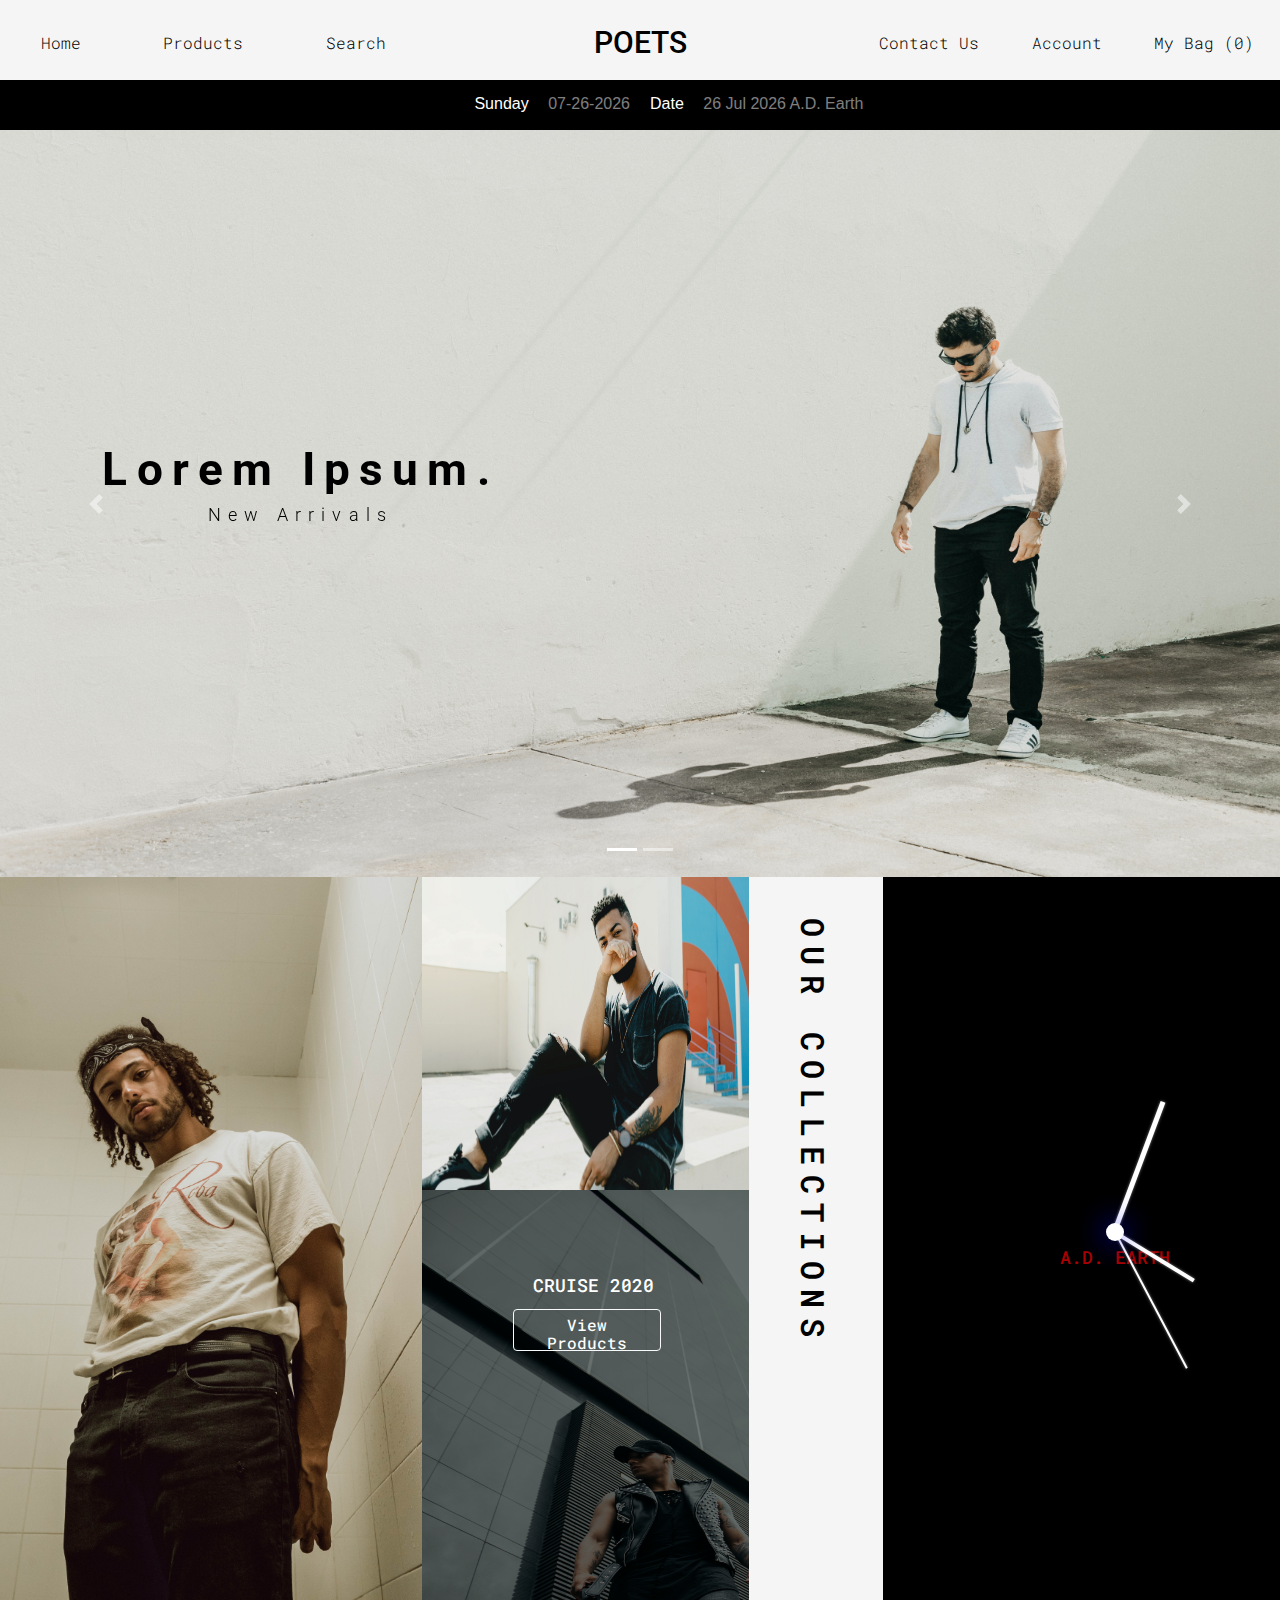
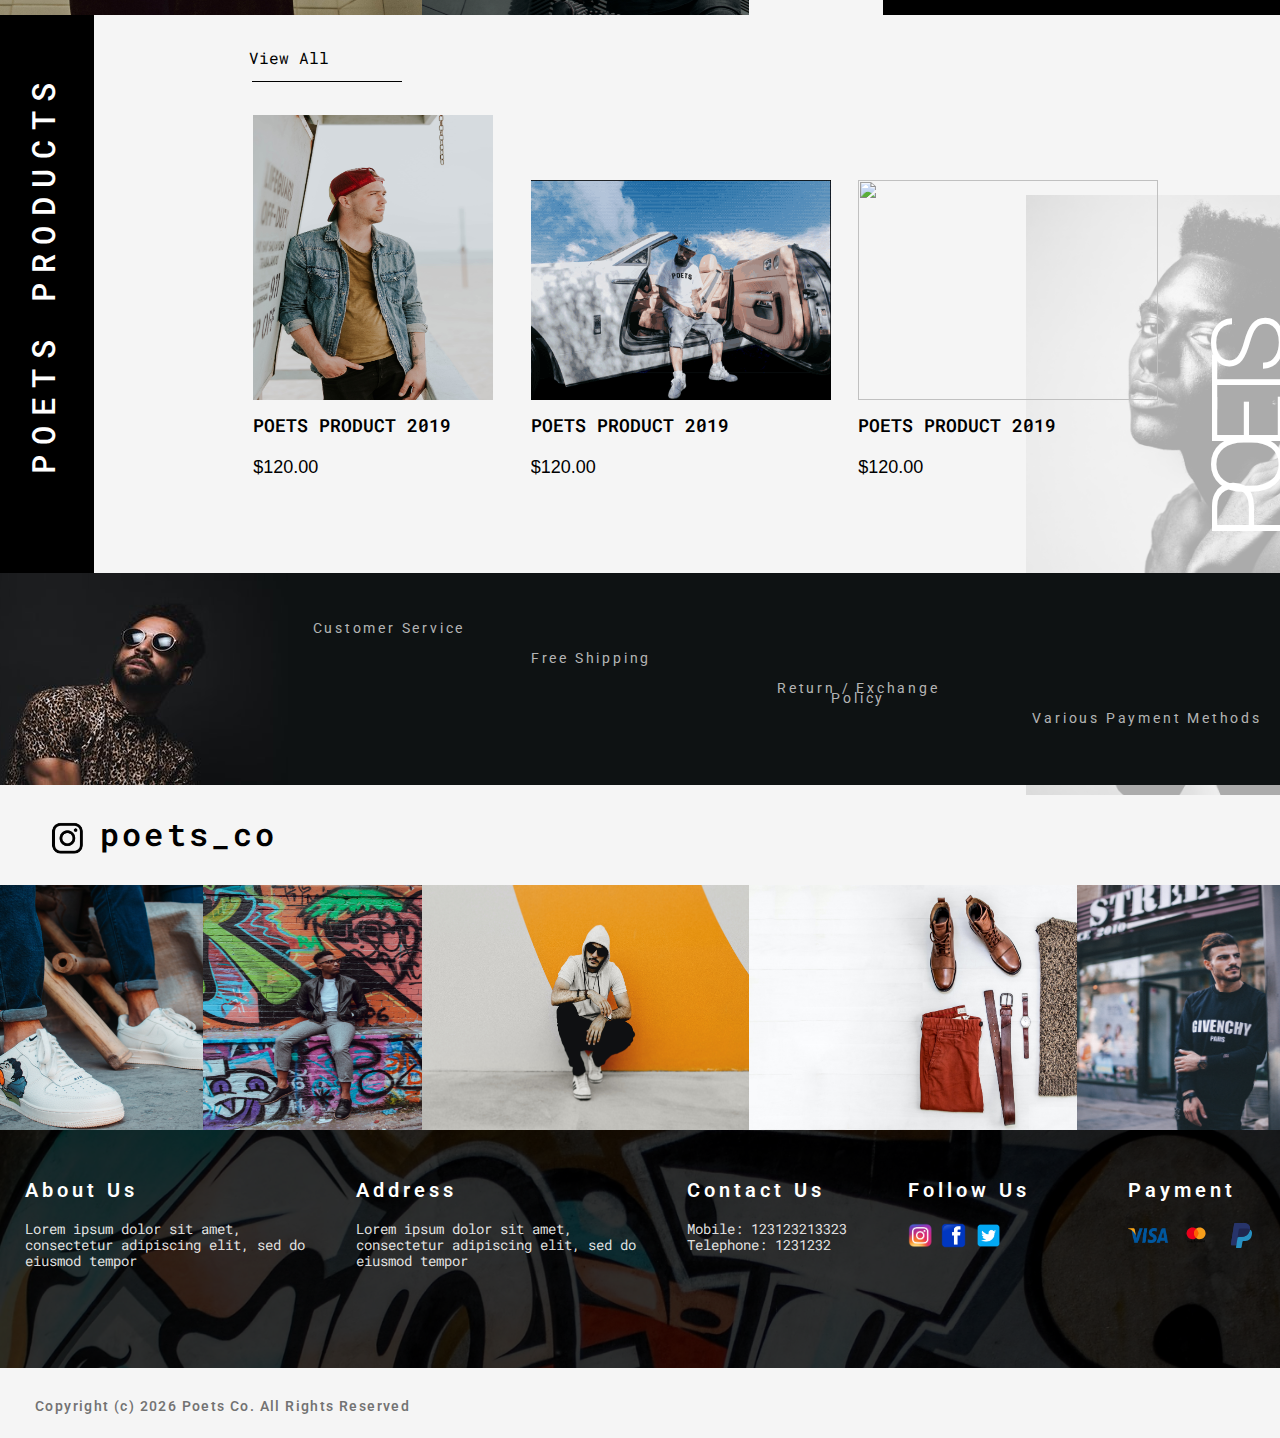
==== index.html @ 3f9e1d01 "added search" ====
<html>

<head>
    <title>Poets - Home</title>
    <link rel="stylesheet" href="https://maxcdn.bootstrapcdn.com/bootstrap/4.4.1/css/bootstrap.min.css">
    <link href="https://fonts.googleapis.com/css2?family=Roboto+Mono&display=swap" rel="stylesheet">
    <link href="https://fonts.googleapis.com/css2?family=Roboto&display=swap" rel="stylesheet">
    <link href="css/themify-icons.css" rel="stylesheet">
    <link rel="stylesheet" type="text/css" href="css/clock.css">
    <link rel="stylesheet" type="text/css" href="css/index.css">

    <script src="js/jquery.min.js"></script>
    <script src="https://cdnjs.cloudflare.com/ajax/libs/popper.js/1.16.0/umd/popper.min.js"></script>
    <script src="https://maxcdn.bootstrapcdn.com/bootstrap/4.4.1/js/bootstrap.min.js"></script>
</head>

<body>
    <!--NAVIGATION-->
    <nav class="home-nav">
        <span>
            <a href="/">Home</a>
            <a href="/">Products</a>
            <a  href="javascript:void(0)" onclick="openSearchForm_OnAnchorClick()">Search</a>
        </span>
        <a href="#" class='logo'>POETS</a>
        <span>
            <a href="/">Contact Us</a>
            <a href="/">Account</a>
            <a href="/">My Bag (0)</a>
        </span>
    </nav>

    <!--DATE SECTION-->
    <section class="date-block">
        <div class="row">
            <div class="col-md-6">
                <span class="right-text">
                    <span class="day" id="dayToday"></span>
                    <span class="day-date" id="dateToday"></span>
                </span>
            </div>
            <div class="col-md-6">
                <span class="left-text">
                    <span class="day">Date</span>
                    <span class="day-date" id="dateTodayWithAD"></span>
                </span>
            </div>
        </div>
    </section>

    <!--CAROUSEL SECTION-->
    <section>
        <div id="myCarousel" class="carousel slide" data-ride="carousel">
            <!-- Indicators -->
            <ul class="carousel-indicators">
                <li data-target="#myCarousel" data-slide-to="0" class="active"></li>
                <li data-target="#myCarousel" data-slide-to="1"></li>
            </ul>

            <!-- Wrapper for slides -->

            <div class="carousel-inner" role="listbox">
                <div class="carousel-item active">
                    <div class="view">
                        <img class="d-block w-100 carousel-img" src="covers/jonathan-borba-duvnLKB-VnI-unsplash.jpg" height="470px">
                        <div class="mask rgba-black-light"></div>
                    </div>
                    <div class="image-carousel-caption">
                        <h3 class="image-carousel-header">Lorem Ipsum.</h3>
                        <p class="image-caraousel-desc">New Arrivals</p>
                    </div>
                </div>
                <div class="carousel-item ">
                    <div class="view">
                        <img class="d-block w-100 carousel-img" src="covers/jonathan-borba-e0TolJMDiBs-unsplash.jpg" height="470px">
                        <div class="mask rgba-black-light"></div>
                    </div>
                    <div class="image-carousel-caption">
                        <h3 class="image-carousel-header">Lorem Ipsum.</h3>
                        <p class="image-caraousel-desc">New Arrivals</p>
                    </div>
                </div>
            </div>

            <!-- Left and right controls -->
            <a class="carousel-control-prev" href="#myCarousel" data-slide="prev">
                <span class="carousel-control-prev-icon"></span>
            </a>
            <a class="carousel-control-next" href="#myCarousel" data-slide="next">
                <span class="carousel-control-next-icon"></span>
            </a>
        </div>
        <!-- <div class="carousel" data-flickity='{ "imagesLoaded": true, "percentPosition": false }'>
            <img src="covers/jonathan-borba-duvnLKB-VnI-unsplash.jpg" alt="orange tree" />
            <img src="https://s3-us-west-2.amazonaws.com/s.cdpn.io/82/submerged.jpg" alt="submerged" />
            <img src="https://s3-us-west-2.amazonaws.com/s.cdpn.io/82/look-out.jpg" alt="look-out" />
            <img src="https://s3-us-west-2.amazonaws.com/s.cdpn.io/82/one-world-trade.jpg" alt="One World Trade" />
            <img src="https://s3-us-west-2.amazonaws.com/s.cdpn.io/82/drizzle.jpg" alt="drizzle" />
            <img src="https://s3-us-west-2.amazonaws.com/s.cdpn.io/82/cat-nose.jpg" alt="cat nose" />
        </div> -->
    </section>

    <!--COLLECTION IMAGES SECTION-->
    <section class="collection-block">
        <div class="row">
            <div class="col-lg-4">
                <img src="covers/brandon-erlinger-ford-2wSe9hhfpnM-unsplash.jpg" height="738px" width="100%">

            </div>
            <div class="col-lg-3">
                <img src="covers/jonathan-borba-e0TolJMDiBs-unsplash.jpg" height="313px" width="100%">

                <div class="overlay-img">

                    <span class="overlay-img-text">
                        CRUISE 2020
                    </span>
                    <button type="button" class="btn btn-outline-light view-products-btn">View Products</button>
                    <!-- <img src="covers/sharon-garcia-CSVtweubStY-unsplash.jpg" height="425px" width="100%"> -->

                </div>


            </div>
            <div class="col-lg-1">
                <div class="row rotated-text-row">
                    <div class="rotate-text">
                        <div>
                            <span>OUR COLLECTIONS</span>
                        </div>
                    </div>
                </div>
            </div>
            <div class="col-lg-4 clock-canvas">
                <div id="clock_canvas" class="outer clock">
                    <!-- Inner -->
                    <div class="inner">
                        <div id="hand" class="hour"></div>
                        <div id="hand" class="minute"></div>
                        <div id="hand" class="second"></div>
                    </div>
                </div>
            </div>
        </div>
    </section>

    <!--COLLECTION IMAGES SECTION-->
    <section class="products-block">
        <div class="row product-bg">
            <span class="rotated-site-title">
                <div>
                    <span>POETS</span>
                </div>
            </span>
            <div class="col-lg-1 product-title-bg">
                <div class="product-title-bg">
                    <div class="row rotated-text-row">
                        <div class="rotate-products-title">
                            <div>
                                <span>POETS PRODUCTS</span>
                            </div>
                        </div>
                    </div>
                </div>

            </div>
            <div class="col-lg-1 width-space"></div>
            <div class="col-lg-3">
                <a href="#" class="view-all-button-product">View All</a>
                <span class="view-all-button-product-underline"></span>
                <div class="product-card">
                    <div class="product-tumb">
                        <img src="covers/brooke-cagle-R0Ea06wC2IM-unsplash.jpg" width="240" height="285" alt="">
                    </div>
                    <div class="product-details">
                        <h4>
                            <a href="">Poets Product 2019</a>
                        </h4>
                        <div class="product-bottom-details">
                            <div class="product-price">
                                $120.00
                            </div>

                        </div>
                    </div>
                </div>
            </div>
            <div class="col-lg-3">
                <div class="product-card2">
                    <div class="product-tumb">
                        <img src="covers/93503122_1579215912253416_6314267172604477440_n.gif" width="300px" height="220px" alt="">
                    </div>
                    <div class="product-details">
                        <h4>
                            <a href="">Poets Product 2019</a>
                        </h4>
                        <div class="product-bottom-details">
                            <div class="product-price">
                                $120.00
                            </div>

                        </div>
                    </div>
                </div>
            </div>
            <div class="col-lg-3">
                <div class="product-card2">
                    <div class="product-tumb">
                        <img src="covers/work_running_animation.gif" width="300px" height="220px" alt="">
                    </div>
                    <div class="product-details">
                        <h4>
                            <a href="">Poets Product 2019</a>
                        </h4>
                        <div class="product-bottom-details">
                            <div class="product-price">
                                $120.00
                            </div>

                        </div>
                    </div>
                </div>
            </div>
        </div>
    </section>

    <!--SHOP FEATURES SECTION-->
    <section class="shop-features-block">
        <div class="row">
            <div class="col-md-3">
                <img src="covers/rsz_drake-s-takes-vknryw-mtek-unsplash.jpg" width="303">
            </div>
            <div class="col-md-2">
                <span class="desc1">Customer Service</span>
            </div>
            <div class="col-md-2">
                <span class="desc2"> Free Shipping</span>
            </div>
            <div class="col-md-2">
                <span class="desc3">Return / Exchange Policy</span>
            </div>
            <div class="col-md-3">
                <span class="desc4"> Various Payment Methods</span>
            </div>
        </div>
    </section>

    <!--INSTAGRAM LOGO SECTION-->
    <section class="instagram-logo">
        <img src="covers/38-instagram-2-512.webp">
        <span>poets_co</span>
    </section>

    <!--OTHER IMAGES  SECTION-->
    <section class="other-images">
        <div class="row">
            <div class="col-md-2">
                <img src="covers/aman-jakhar-0Mfukiqo4Us-unsplash.jpg" height="245" width="100%">
            </div>
            <div class="col-md-2">
                <img src="covers/clem-onojeghuo-GUTUCKSU1jU-unsplash.jpg" height="245" width="100%">
            </div>
            <div class="col-md-3">
                <img src="covers/jonathan-borba-WbQxNLcyGqA-unsplash.jpg" height="245" width="100%">
            </div>
            <div class="col-md-3">
                <img src="covers/nordwood-themes-eGHlWS-zQSM-unsplash.jpg" height="245" width="100%">
            </div>
            <div class="col-md-2">
                <img src="covers/mubariz-mehdizadeh-o-wlIFT4zE4-unsplash.jpg" height="245" width="100%">
            </div>
        </div>
    </section>

    <!--FOOTER DETAILS SECTION-->
    <section class="footer-details">
        <div class="row">
            <div class="col-md-3">
                <span class="title">About Us</span>
                <p>Lorem ipsum dolor sit amet, consectetur adipiscing elit, sed do eiusmod tempor </p>
            </div>
            <div class="col-md-3">
                <span>Address</span>
                <p>Lorem ipsum dolor sit amet, consectetur adipiscing elit, sed do eiusmod tempor </p>
            </div>
            <div class="col-md-2">
                <span>Contact Us</span>
                <p>Mobile: 123123213323
                    <br/>Telephone: 1231232</p>
            </div>
            <div class="col-md-2">
                <span>Follow Us</span>
                <p>
                    <img src="covers/Instagram-Icon.png" height="25px" width="25px">
                    <img src="covers/1200px-Facebook_icon.svg.webp" height="25px" width="25px">
                    <img src="covers/twitter-icons-png-1.png" height="29px" width="29px">
                </p>
            </div>
            <div class="col-md-2">
                <span>Payment</span>
                <p>
                    <img src="covers/visa-logo-png-5.png" height="15px" width="40px">
                    <img src="covers/logo-mastercard-mobile.svg" height="28px" width="40px">
                    <img src="covers/paypal-icon.svg" height="25px" width="35px">
                </p>
            </div>
        </div>

    </section>

    <!--FOOTER COPYRIGHT SECTION-->
    <section class="footer-copyright">
        <div class="row">
            <div>Copyright (c)
                <span id="year_copyright"></span> Poets Co. All Rights Reserved</div>
        </div>
    </section>


    <div id="search-lightbox-wrap" class="" style="display: none;">
        <div class="search-lightbox">
            <div id="searchform-wrap">
                <form id="searchform" >
                    <i class="ti-search"></i>
                    <input type="text" name="s" id="s" title="Search" placeholder="Search" autocomplete="off">
                </form>
            </div>
            <!-- /searchform wrap -->
            <div class="search-results-wrap"></div>
        </div>
        <i id="close-search-box" onclick="closeSearchForm_OnIconClick()"></i>
    </div>

</body>

<script type="text/javascript" src="js/clock.js"></script>
<script type="text/javascript" src="js/index.js"></script>

</html>
---- css/themify-icons.css ----
@font-face {
	font-family: 'themify';
	src:url('fonts/themify.eot?-fvbane');
	src:url('fonts/themify.eot?#iefix-fvbane') format('embedded-opentype'),
		url('fonts/themify.woff?-fvbane') format('woff'),
		url('fonts/themify.ttf?-fvbane') format('truetype'),
		url('fonts/themify.svg?-fvbane#themify') format('svg');
	font-weight: normal;
	font-style: normal;
}

[class^="ti-"], [class*=" ti-"] {
	font-family: 'themify';
	speak: none;
	font-style: normal;
	font-weight: normal;
	font-variant: normal;
	text-transform: none;
	line-height: 1;

	/* Better Font Rendering =========== */
	-webkit-font-smoothing: antialiased;
	-moz-osx-font-smoothing: grayscale;
}

.ti-wand:before {
	content: "\e600";
}
.ti-volume:before {
	content: "\e601";
}
.ti-user:before {
	content: "\e602";
}
.ti-unlock:before {
	content: "\e603";
}
.ti-unlink:before {
	content: "\e604";
}
.ti-trash:before {
	content: "\e605";
}
.ti-thought:before {
	content: "\e606";
}
.ti-target:before {
	content: "\e607";
}
.ti-tag:before {
	content: "\e608";
}
.ti-tablet:before {
	content: "\e609";
}
.ti-star:before {
	content: "\e60a";
}
.ti-spray:before {
	content: "\e60b";
}
.ti-signal:before {
	content: "\e60c";
}
.ti-shopping-cart:before {
	content: "\e60d";
}
.ti-shopping-cart-full:before {
	content: "\e60e";
}
.ti-settings:before {
	content: "\e60f";
}
.ti-search:before {
	content: "\e610";
}
.ti-zoom-in:before {
	content: "\e611";
}
.ti-zoom-out:before {
	content: "\e612";
}
.ti-cut:before {
	content: "\e613";
}
.ti-ruler:before {
	content: "\e614";
}
.ti-ruler-pencil:before {
	content: "\e615";
}
.ti-ruler-alt:before {
	content: "\e616";
}
.ti-bookmark:before {
	content: "\e617";
}
.ti-bookmark-alt:before {
	content: "\e618";
}
.ti-reload:before {
	content: "\e619";
}
.ti-plus:before {
	content: "\e61a";
}
.ti-pin:before {
	content: "\e61b";
}
.ti-pencil:before {
	content: "\e61c";
}
.ti-pencil-alt:before {
	content: "\e61d";
}
.ti-paint-roller:before {
	content: "\e61e";
}
.ti-paint-bucket:before {
	content: "\e61f";
}
.ti-na:before {
	content: "\e620";
}
.ti-mobile:before {
	content: "\e621";
}
.ti-minus:before {
	content: "\e622";
}
.ti-medall:before {
	content: "\e623";
}
.ti-medall-alt:before {
	content: "\e624";
}
.ti-marker:before {
	content: "\e625";
}
.ti-marker-alt:before {
	content: "\e626";
}
.ti-arrow-up:before {
	content: "\e627";
}
.ti-arrow-right:before {
	content: "\e628";
}
.ti-arrow-left:before {
	content: "\e629";
}
.ti-arrow-down:before {
	content: "\e62a";
}
.ti-lock:before {
	content: "\e62b";
}
.ti-location-arrow:before {
	content: "\e62c";
}
.ti-link:before {
	content: "\e62d";
}
.ti-layout:before {
	content: "\e62e";
}
.ti-layers:before {
	content: "\e62f";
}
.ti-layers-alt:before {
	content: "\e630";
}
.ti-key:before {
	content: "\e631";
}
.ti-import:before {
	content: "\e632";
}
.ti-image:before {
	content: "\e633";
}
.ti-heart:before {
	content: "\e634";
}
.ti-heart-broken:before {
	content: "\e635";
}
.ti-hand-stop:before {
	content: "\e636";
}
.ti-hand-open:before {
	content: "\e637";
}
.ti-hand-drag:before {
	content: "\e638";
}
.ti-folder:before {
	content: "\e639";
}
.ti-flag:before {
	content: "\e63a";
}
.ti-flag-alt:before {
	content: "\e63b";
}
.ti-flag-alt-2:before {
	content: "\e63c";
}
.ti-eye:before {
	content: "\e63d";
}
.ti-export:before {
	content: "\e63e";
}
.ti-exchange-vertical:before {
	content: "\e63f";
}
.ti-desktop:before {
	content: "\e640";
}
.ti-cup:before {
	content: "\e641";
}
.ti-crown:before {
	content: "\e642";
}
.ti-comments:before {
	content: "\e643";
}
.ti-comment:before {
	content: "\e644";
}
.ti-comment-alt:before {
	content: "\e645";
}
.ti-close:before {
	content: "\e646";
}
.ti-clip:before {
	content: "\e647";
}
.ti-angle-up:before {
	content: "\e648";
}
.ti-angle-right:before {
	content: "\e649";
}
.ti-angle-left:before {
	content: "\e64a";
}
.ti-angle-down:before {
	content: "\e64b";
}
.ti-check:before {
	content: "\e64c";
}
.ti-check-box:before {
	content: "\e64d";
}
.ti-camera:before {
	content: "\e64e";
}
.ti-announcement:before {
	content: "\e64f";
}
.ti-brush:before {
	content: "\e650";
}
.ti-briefcase:before {
	content: "\e651";
}
.ti-bolt:before {
	content: "\e652";
}
.ti-bolt-alt:before {
	content: "\e653";
}
.ti-blackboard:before {
	content: "\e654";
}
.ti-bag:before {
	content: "\e655";
}
.ti-move:before {
	content: "\e656";
}
.ti-arrows-vertical:before {
	content: "\e657";
}
.ti-arrows-horizontal:before {
	content: "\e658";
}
.ti-fullscreen:before {
	content: "\e659";
}
.ti-arrow-top-right:before {
	content: "\e65a";
}
.ti-arrow-top-left:before {
	content: "\e65b";
}
.ti-arrow-circle-up:before {
	content: "\e65c";
}
.ti-arrow-circle-right:before {
	content: "\e65d";
}
.ti-arrow-circle-left:before {
	content: "\e65e";
}
.ti-arrow-circle-down:before {
	content: "\e65f";
}
.ti-angle-double-up:before {
	content: "\e660";
}
.ti-angle-double-right:before {
	content: "\e661";
}
.ti-angle-double-left:before {
	content: "\e662";
}
.ti-angle-double-down:before {
	content: "\e663";
}
.ti-zip:before {
	content: "\e664";
}
.ti-world:before {
	content: "\e665";
}
.ti-wheelchair:before {
	content: "\e666";
}
.ti-view-list:before {
	content: "\e667";
}
.ti-view-list-alt:before {
	content: "\e668";
}
.ti-view-grid:before {
	content: "\e669";
}
.ti-uppercase:before {
	content: "\e66a";
}
.ti-upload:before {
	content: "\e66b";
}
.ti-underline:before {
	content: "\e66c";
}
.ti-truck:before {
	content: "\e66d";
}
.ti-timer:before {
	content: "\e66e";
}
.ti-ticket:before {
	content: "\e66f";
}
.ti-thumb-up:before {
	content: "\e670";
}
.ti-thumb-down:before {
	content: "\e671";
}
.ti-text:before {
	content: "\e672";
}
.ti-stats-up:before {
	content: "\e673";
}
.ti-stats-down:before {
	content: "\e674";
}
.ti-split-v:before {
	content: "\e675";
}
.ti-split-h:before {
	content: "\e676";
}
.ti-smallcap:before {
	content: "\e677";
}
.ti-shine:before {
	content: "\e678";
}
.ti-shift-right:before {
	content: "\e679";
}
.ti-shift-left:before {
	content: "\e67a";
}
.ti-shield:before {
	content: "\e67b";
}
.ti-notepad:before {
	content: "\e67c";
}
.ti-server:before {
	content: "\e67d";
}
.ti-quote-right:before {
	content: "\e67e";
}
.ti-quote-left:before {
	content: "\e67f";
}
.ti-pulse:before {
	content: "\e680";
}
.ti-printer:before {
	content: "\e681";
}
.ti-power-off:before {
	content: "\e682";
}
.ti-plug:before {
	content: "\e683";
}
.ti-pie-chart:before {
	content: "\e684";
}
.ti-paragraph:before {
	content: "\e685";
}
.ti-panel:before {
	content: "\e686";
}
.ti-package:before {
	content: "\e687";
}
.ti-music:before {
	content: "\e688";
}
.ti-music-alt:before {
	content: "\e689";
}
.ti-mouse:before {
	content: "\e68a";
}
.ti-mouse-alt:before {
	content: "\e68b";
}
.ti-money:before {
	content: "\e68c";
}
.ti-microphone:before {
	content: "\e68d";
}
.ti-menu:before {
	content: "\e68e";
}
.ti-menu-alt:before {
	content: "\e68f";
}
.ti-map:before {
	content: "\e690";
}
.ti-map-alt:before {
	content: "\e691";
}
.ti-loop:before {
	content: "\e692";
}
.ti-location-pin:before {
	content: "\e693";
}
.ti-list:before {
	content: "\e694";
}
.ti-light-bulb:before {
	content: "\e695";
}
.ti-Italic:before {
	content: "\e696";
}
.ti-info:before {
	content: "\e697";
}
.ti-infinite:before {
	content: "\e698";
}
.ti-id-badge:before {
	content: "\e699";
}
.ti-hummer:before {
	content: "\e69a";
}
.ti-home:before {
	content: "\e69b";
}
.ti-help:before {
	content: "\e69c";
}
.ti-headphone:before {
	content: "\e69d";
}
.ti-harddrives:before {
	content: "\e69e";
}
.ti-harddrive:before {
	content: "\e69f";
}
.ti-gift:before {
	content: "\e6a0";
}
.ti-game:before {
	content: "\e6a1";
}
.ti-filter:before {
	content: "\e6a2";
}
.ti-files:before {
	content: "\e6a3";
}
.ti-file:before {
	content: "\e6a4";
}
.ti-eraser:before {
	content: "\e6a5";
}
.ti-envelope:before {
	content: "\e6a6";
}
.ti-download:before {
	content: "\e6a7";
}
.ti-direction:before {
	content: "\e6a8";
}
.ti-direction-alt:before {
	content: "\e6a9";
}
.ti-dashboard:before {
	content: "\e6aa";
}
.ti-control-stop:before {
	content: "\e6ab";
}
.ti-control-shuffle:before {
	content: "\e6ac";
}
.ti-control-play:before {
	content: "\e6ad";
}
.ti-control-pause:before {
	content: "\e6ae";
}
.ti-control-forward:before {
	content: "\e6af";
}
.ti-control-backward:before {
	content: "\e6b0";
}
.ti-cloud:before {
	content: "\e6b1";
}
.ti-cloud-up:before {
	content: "\e6b2";
}
.ti-cloud-down:before {
	content: "\e6b3";
}
.ti-clipboard:before {
	content: "\e6b4";
}
.ti-car:before {
	content: "\e6b5";
}
.ti-calendar:before {
	content: "\e6b6";
}
.ti-book:before {
	content: "\e6b7";
}
.ti-bell:before {
	content: "\e6b8";
}
.ti-basketball:before {
	content: "\e6b9";
}
.ti-bar-chart:before {
	content: "\e6ba";
}
.ti-bar-chart-alt:before {
	content: "\e6bb";
}
.ti-back-right:before {
	content: "\e6bc";
}
.ti-back-left:before {
	content: "\e6bd";
}
.ti-arrows-corner:before {
	content: "\e6be";
}
.ti-archive:before {
	content: "\e6bf";
}
.ti-anchor:before {
	content: "\e6c0";
}
.ti-align-right:before {
	content: "\e6c1";
}
.ti-align-left:before {
	content: "\e6c2";
}
.ti-align-justify:before {
	content: "\e6c3";
}
.ti-align-center:before {
	content: "\e6c4";
}
.ti-alert:before {
	content: "\e6c5";
}
.ti-alarm-clock:before {
	content: "\e6c6";
}
.ti-agenda:before {
	content: "\e6c7";
}
.ti-write:before {
	content: "\e6c8";
}
.ti-window:before {
	content: "\e6c9";
}
.ti-widgetized:before {
	content: "\e6ca";
}
.ti-widget:before {
	content: "\e6cb";
}
.ti-widget-alt:before {
	content: "\e6cc";
}
.ti-wallet:before {
	content: "\e6cd";
}
.ti-video-clapper:before {
	content: "\e6ce";
}
.ti-video-camera:before {
	content: "\e6cf";
}
.ti-vector:before {
	content: "\e6d0";
}
.ti-themify-logo:before {
	content: "\e6d1";
}
.ti-themify-favicon:before {
	content: "\e6d2";
}
.ti-themify-favicon-alt:before {
	content: "\e6d3";
}
.ti-support:before {
	content: "\e6d4";
}
.ti-stamp:before {
	content: "\e6d5";
}
.ti-split-v-alt:before {
	content: "\e6d6";
}
.ti-slice:before {
	content: "\e6d7";
}
.ti-shortcode:before {
	content: "\e6d8";
}
.ti-shift-right-alt:before {
	content: "\e6d9";
}
.ti-shift-left-alt:before {
	content: "\e6da";
}
.ti-ruler-alt-2:before {
	content: "\e6db";
}
.ti-receipt:before {
	content: "\e6dc";
}
.ti-pin2:before {
	content: "\e6dd";
}
.ti-pin-alt:before {
	content: "\e6de";
}
.ti-pencil-alt2:before {
	content: "\e6df";
}
.ti-palette:before {
	content: "\e6e0";
}
.ti-more:before {
	content: "\e6e1";
}
.ti-more-alt:before {
	content: "\e6e2";
}
.ti-microphone-alt:before {
	content: "\e6e3";
}
.ti-magnet:before {
	content: "\e6e4";
}
.ti-line-double:before {
	content: "\e6e5";
}
.ti-line-dotted:before {
	content: "\e6e6";
}
.ti-line-dashed:before {
	content: "\e6e7";
}
.ti-layout-width-full:before {
	content: "\e6e8";
}
.ti-layout-width-default:before {
	content: "\e6e9";
}
.ti-layout-width-default-alt:before {
	content: "\e6ea";
}
.ti-layout-tab:before {
	content: "\e6eb";
}
.ti-layout-tab-window:before {
	content: "\e6ec";
}
.ti-layout-tab-v:before {
	content: "\e6ed";
}
.ti-layout-tab-min:before {
	content: "\e6ee";
}
.ti-layout-slider:before {
	content: "\e6ef";
}
.ti-layout-slider-alt:before {
	content: "\e6f0";
}
.ti-layout-sidebar-right:before {
	content: "\e6f1";
}
.ti-layout-sidebar-none:before {
	content: "\e6f2";
}
.ti-layout-sidebar-left:before {
	content: "\e6f3";
}
.ti-layout-placeholder:before {
	content: "\e6f4";
}
.ti-layout-menu:before {
	content: "\e6f5";
}
.ti-layout-menu-v:before {
	content: "\e6f6";
}
.ti-layout-menu-separated:before {
	content: "\e6f7";
}
.ti-layout-menu-full:before {
	content: "\e6f8";
}
.ti-layout-media-right-alt:before {
	content: "\e6f9";
}
.ti-layout-media-right:before {
	content: "\e6fa";
}
.ti-layout-media-overlay:before {
	content: "\e6fb";
}
.ti-layout-media-overlay-alt:before {
	content: "\e6fc";
}
.ti-layout-media-overlay-alt-2:before {
	content: "\e6fd";
}
.ti-layout-media-left-alt:before {
	content: "\e6fe";
}
.ti-layout-media-left:before {
	content: "\e6ff";
}
.ti-layout-media-center-alt:before {
	content: "\e700";
}
.ti-layout-media-center:before {
	content: "\e701";
}
.ti-layout-list-thumb:before {
	content: "\e702";
}
.ti-layout-list-thumb-alt:before {
	content: "\e703";
}
.ti-layout-list-post:before {
	content: "\e704";
}
.ti-layout-list-large-image:before {
	content: "\e705";
}
.ti-layout-line-solid:before {
	content: "\e706";
}
.ti-layout-grid4:before {
	content: "\e707";
}
.ti-layout-grid3:before {
	content: "\e708";
}
.ti-layout-grid2:before {
	content: "\e709";
}
.ti-layout-grid2-thumb:before {
	content: "\e70a";
}
.ti-layout-cta-right:before {
	content: "\e70b";
}
.ti-layout-cta-left:before {
	content: "\e70c";
}
.ti-layout-cta-center:before {
	content: "\e70d";
}
.ti-layout-cta-btn-right:before {
	content: "\e70e";
}
.ti-layout-cta-btn-left:before {
	content: "\e70f";
}
.ti-layout-column4:before {
	content: "\e710";
}
.ti-layout-column3:before {
	content: "\e711";
}
.ti-layout-column2:before {
	content: "\e712";
}
.ti-layout-accordion-separated:before {
	content: "\e713";
}
.ti-layout-accordion-merged:before {
	content: "\e714";
}
.ti-layout-accordion-list:before {
	content: "\e715";
}
.ti-ink-pen:before {
	content: "\e716";
}
.ti-info-alt:before {
	content: "\e717";
}
.ti-help-alt:before {
	content: "\e718";
}
.ti-headphone-alt:before {
	content: "\e719";
}
.ti-hand-point-up:before {
	content: "\e71a";
}
.ti-hand-point-right:before {
	content: "\e71b";
}
.ti-hand-point-left:before {
	content: "\e71c";
}
.ti-hand-point-down:before {
	content: "\e71d";
}
.ti-gallery:before {
	content: "\e71e";
}
.ti-face-smile:before {
	content: "\e71f";
}
.ti-face-sad:before {
	content: "\e720";
}
.ti-credit-card:before {
	content: "\e721";
}
.ti-control-skip-forward:before {
	content: "\e722";
}
.ti-control-skip-backward:before {
	content: "\e723";
}
.ti-control-record:before {
	content: "\e724";
}
.ti-control-eject:before {
	content: "\e725";
}
.ti-comments-smiley:before {
	content: "\e726";
}
.ti-brush-alt:before {
	content: "\e727";
}
.ti-youtube:before {
	content: "\e728";
}
.ti-vimeo:before {
	content: "\e729";
}
.ti-twitter:before {
	content: "\e72a";
}
.ti-time:before {
	content: "\e72b";
}
.ti-tumblr:before {
	content: "\e72c";
}
.ti-skype:before {
	content: "\e72d";
}
.ti-share:before {
	content: "\e72e";
}
.ti-share-alt:before {
	content: "\e72f";
}
.ti-rocket:before {
	content: "\e730";
}
.ti-pinterest:before {
	content: "\e731";
}
.ti-new-window:before {
	content: "\e732";
}
.ti-microsoft:before {
	content: "\e733";
}
.ti-list-ol:before {
	content: "\e734";
}
.ti-linkedin:before {
	content: "\e735";
}
.ti-layout-sidebar-2:before {
	content: "\e736";
}
.ti-layout-grid4-alt:before {
	content: "\e737";
}
.ti-layout-grid3-alt:before {
	content: "\e738";
}
.ti-layout-grid2-alt:before {
	content: "\e739";
}
.ti-layout-column4-alt:before {
	content: "\e73a";
}
.ti-layout-column3-alt:before {
	content: "\e73b";
}
.ti-layout-column2-alt:before {
	content: "\e73c";
}
.ti-instagram:before {
	content: "\e73d";
}
.ti-google:before {
	content: "\e73e";
}
.ti-github:before {
	content: "\e73f";
}
.ti-flickr:before {
	content: "\e740";
}
.ti-facebook:before {
	content: "\e741";
}
.ti-dropbox:before {
	content: "\e742";
}
.ti-dribbble:before {
	content: "\e743";
}
.ti-apple:before {
	content: "\e744";
}
.ti-android:before {
	content: "\e745";
}
.ti-save:before {
	content: "\e746";
}
.ti-save-alt:before {
	content: "\e747";
}
.ti-yahoo:before {
	content: "\e748";
}
.ti-wordpress:before {
	content: "\e749";
}
.ti-vimeo-alt:before {
	content: "\e74a";
}
.ti-twitter-alt:before {
	content: "\e74b";
}
.ti-tumblr-alt:before {
	content: "\e74c";
}
.ti-trello:before {
	content: "\e74d";
}
.ti-stack-overflow:before {
	content: "\e74e";
}
.ti-soundcloud:before {
	content: "\e74f";
}
.ti-sharethis:before {
	content: "\e750";
}
.ti-sharethis-alt:before {
	content: "\e751";
}
.ti-reddit:before {
	content: "\e752";
}
.ti-pinterest-alt:before {
	content: "\e753";
}
.ti-microsoft-alt:before {
	content: "\e754";
}
.ti-linux:before {
	content: "\e755";
}
.ti-jsfiddle:before {
	content: "\e756";
}
.ti-joomla:before {
	content: "\e757";
}
.ti-html5:before {
	content: "\e758";
}
.ti-flickr-alt:before {
	content: "\e759";
}
.ti-email:before {
	content: "\e75a";
}
.ti-drupal:before {
	content: "\e75b";
}
.ti-dropbox-alt:before {
	content: "\e75c";
}
.ti-css3:before {
	content: "\e75d";
}
.ti-rss:before {
	content: "\e75e";
}
.ti-rss-alt:before {
	content: "\e75f";
}
---- css/clock.css ----
#clock {
    width: 210px;
    height: 210px;
    border-radius: 50%;
    position: relative;
    background: black;
    box-shadow: inset 0 0 10px gray;
    border: 0 solid gray;
    margin: 0 auto;
}
  #marker {
    content: "";
    position: absolute;
    width: 8px;
    height: 100%;
    background: black;
    z-index: 0;
    left: 50%;
    margin-left: -4px;
    top: 0;
}
.outer::after {
    transform: rotate(90deg);
}
#marker {
    background: white;
    width: 6px;
    margin-left: -3px;
}
.marker17 {
    transform: rotate(30deg);
}
.marker28 {
    transform: rotate(60deg);
}
.marker410 {
    transform: rotate(120deg);
}
.marker511 {
    transform: rotate(150deg);
}
.inner {
    position: relative;
    width: 103%;
    height: 88%;
    background: black;
    border-radius: 50%;
    z-index: 100;
    left: 6%;
    top: 6%;
}
.inner::before {
    content: "";
    width: 18px;
    height: 18px;
    border-radius: 9px;
    margin-left: -9px;
    margin-top: -9px;
    background: white;
    position: absolute;
    top: 50%;
    left: 50%;
    box-shadow: 0 0 30px blue;
    z-index: 200;
}
.inner::after {
    font-family: Roboto Mono;
    font-style: normal;
    font-weight: 500;
    font-size: 18px;
    line-height: 21px;
    color: rgba(219, 0, 0, 0.8);
    content: "A.D. EARTH";
    position: absolute;
    width: 100%;
    text-align: center;
    top: 55%;
}
#hand, #hand.hour {
    position: absolute;
    width: 4px;
    height: 30%;
    top: 20%;
    left: 50%;
    margin-left: -2px;
    background: white;
    transform: rotate(0deg);
    transform-origin: bottom;
    z-index: 110;
    box-shadow: 0 0 3px gray;
}
#hand.minute {
    height: 45%;
    top: 5%;
    width: 5px;
    margin-left: -2.5px;
    z-index: 120;
}
#hand.second {
    height: 50%;
    width: 2px;
    margin-left: -1px;
    top: 0;
    background: white;
    z-index: 130;
}
---- css/index.css ----
body {
    font-family:  sans-serif;
    background: whitesmoke;
    min-height: 100vh;
    overflow-x: hidden;
}

.home-nav { 
    display: flex;
    padding-top:15px;
    padding-bottom:10px;
    color:black;
    height: 80px;
}

.home-nav > * { 
    flex: 1; 
    display: flex; 
    align-items: center; 
    justify-content: space-around; 
}

.home-nav a {
  text-decoration-line: none;
  color:black;
  font-family: Roboto Mono;
  font-style: normal;
  font-weight: 300;
  font-size: 16px;
  line-height: 19px;
}

.home-nav .logo {
    font-family: Roboto;
    font-style: normal;
    font-weight: 500;
    font-size: 30px;
    line-height: 35px;
} 
  

.date-block div {
    background-color: black;
    height: 50px;
}

.date-block div span {
    color: white;
    padding-top:12px;
}

.date-block div div .right-text {
    float:right;
    text-align:right;
    padding-right:10px;
}

.date-block div div .left-text {
    padding-left:10px;
    float:left;
    text-align:left;
}

.date-block div div span .day-date{
    padding-left:15px;
    color: rgba(255, 255, 255, 0.5);
}

  
.carousel-img {
    display: block;
    width:100%;
    height:  83%;
}

.image-carousel-caption{
    position:absolute;
    bottom:45%;
    left:8%;
    z-index:10;
    color:#fff;
    text-align:center;
}

.image-carousel-header{
    font-family: Roboto;
    font-style: normal;
    font-weight: bold;
    font-size: 46px;
    line-height: 54px;
    letter-spacing: 0.2em;
    color: #000000;
}

.image-caraousel-desc{
    font-family: Roboto;
    font-style: normal;
    font-weight: 300;
    font-size: 18px;
    line-height: 21px;
    text-align: center;
    letter-spacing: 0.4em;
    color: #000000;
}

.collection-block div div .overlay-img {
    background: linear-gradient( rgba(0, 0, 0, 0.52), rgba(0, 0, 0, 0.52) ), url(../covers/sharon-garcia-CSVtweubStY-unsplash.jpg);
    width: 100%;
    background-size: 55vh 65vh;
    position: relative;
    height:57.6%;
}



.collection-block div div .overlay-img-text {
    left: 0;
    font-family: Roboto Mono;
    font-style: normal;
    font-weight: 500;
    font-size: 18px;
    line-height: 21px;
    position:relative;
    top: 20%;
    width: 100%;
    color:white !important;
    margin-left:34%;
}

.collection-block div div .view-products-btn {
    left: 0;
    font-family: Roboto Mono;
    font-style: normal;
    font-weight: 450;
    font-size: 16px;
    line-height: 18px;
    position:relative;
    top: 23%;
    width: 45%;
    height:10%;
    color:white;
    margin-left:28%;
}

.view-products-btn:hover {
    background-color:white;
    color:black !important;
}

.collection-block div .clock-canvas {
    background-color:black;
    left:25px;
}

.collection-block div .clock-canvas .clock {
    margin-top:180px;
    margin-left:30px;
    width:350px;
    height:350px;
}

.rotated-text-row{
    flex-wrap: nowrap;
  word-break: break-all;
}


.rotate-text {
    height: 140px;
    white-space: nowrap;
    width: 0;
    margin-left:57%;
}
  
.rotate-text > div {
    -webkit-transform: translate(0px, 110px) rotate(90deg);
            transform: translate(0px, 110px) rotate(90deg);
}
  
.rotate-text > div > span {
    font-family: Roboto Mono;
    font-style: normal;
    font-weight: 600;
    font-size: 32px;
    line-height: 37px;
    letter-spacing: 0.3em;
    color: #000000;
    margin:-88px;
    
}

.col-lg-1, .col-lg-10, .col-lg-11, .col-lg-12, .col-lg-2, .col-lg-3, .col-lg-4, .col-lg-5, .col-lg-6, .col-lg-7, .col-lg-8, .col-lg-9, .col-md-1, .col-md-10, .col-md-11, .col-md-12, .col-md-2, .col-md-3, .col-md-4, .col-md-5, .col-md-6, .col-md-7, .col-md-8, .col-md-9, .col-sm-1, .col-sm-10, .col-sm-11, .col-sm-12, .col-sm-2, .col-sm-3, .col-sm-4, .col-sm-5, .col-sm-6, .col-sm-7, .col-sm-8, .col-sm-9, .col-xs-1, .col-xs-10, .col-xs-11, .col-xs-12, .col-xs-2, .col-xs-3, .col-xs-4, .col-xs-5, .col-xs-6, .col-xs-7, .col-xs-8, .col-xs-9 {
    padding-right: 0px;
    padding-left: 0px;
}

/* 
.collection-block div div .overlay-img::after {
    content: '';
    position: absolute;
    top: 0;
    bottom: 0;
    right: 0;
    left: 0;
    background: rgba(0, 0, 0, 0.52);
} */

.product-bg::before{
    content: "";
    opacity: 0.3;
    width : 102%;
    position: absolute;
    height: 100%;
    background:  url(../covers/sam-burriss-uaq0y8pb6W4-unsplash.jpg);
    background-size: 400px;
    background-repeat: no-repeat;
    background-position-x: 115%;
    background-position-y: 60%;
}

.rotated-site-title{
    position:absolute;
    left:97.5%;
    margin-top:2%;

}

.rotated-site-title > div {
    -webkit-transform: translate(0px, 110px) rotate(-90deg);
            transform: translate(0px, 110px) rotate(-90deg);
}
  
.rotated-site-title > div > span {
    font-family: Roboto;
    font-style: normal;
    font-weight: 300;
    font-size: 100px;
    line-height: 117px;
    letter-spacing: -0.2em;
    color: #FFFFFF;
    margin:-330px;
}


.product-title-bg{
    background-color:black;
    height:558px;
}

.rotate-products-title {
    height: 140px;
    white-space: nowrap;
    width: 0;
    margin-left:52%;
}
  
.rotate-products-title > div {
    -webkit-transform: translate(0px, 110px) rotate(-90deg);
            transform: translate(0px, 110px) rotate(-90deg);
}
  
.rotate-products-title > div > span {
    font-family: Roboto Mono;
    font-style: normal;
    font-weight: 500;
    font-size: 32px;
    line-height: 37px;
    letter-spacing: 0.3em;
    color: #FFFFFF;
    margin:-330px;
}

.products-block{
    height:558px;
}

.view-all-button-product{
    color: black;
    position: absolute;
    margin-top: 10%;
    margin-left: 14%;
    font-family: Roboto Mono;
    font-style: normal;
    font-weight: normal;
    font-size: 16px;
    line-height: 19px;
    color: #000000;
    text-decoration-style: none;
}

.view-all-button-product-underline{
    color: black;
    position: absolute;
    margin-top: 20%;
    margin-left:15%;
    width: 150px;
    border-bottom: 1px solid black;
}

.width-space{
    width:40px !important;
}

.product-card {
    width: 240px;
    height:285px;
    margin-top:100px;
    margin-left:50px;
    position: relative;
    background-color:transparent;
}

.product-card2 {
    margin-top:165px;
    width: 300px;
    height:220px;
    margin-right:35px;
    position: relative;
    background-color:transparent;
}

.product-tumb {
    display: flex;
    align-items: center;
    justify-content: center;
}

.product-tumb img {
    max-width: 100%;
    max-height: 100%;
}

.product-details {
    padding-top:15px;
    background-color:transparent;
}

.product-details h4 a {
    display: block;
    margin-bottom: 18px;
    text-transform: uppercase;
    color: #000;
    text-decoration: none;
    transition: 0.3s;
    font-family: Roboto Mono;
    font-style: normal;
    font-weight: 600;
    font-size: 18px;
    line-height: 21px;
}

.product-details h4 a:hover {
    color: rgba(219, 0, 0, 0.8);
}

.product-details p {
    font-size: 15px;
    line-height: 22px;
    margin-bottom: 18px;
    color: #999;
}

.product-bottom-details {
    overflow: hidden;
}

.product-bottom-details div {
    float: left;
    width: 50%;
}

.product-price {
    font-size: 18px;
    color: #000;
    font-weight: 500;
}


.shop-features-block div {
    background-color: #0E1213;
    height: 212px;
}

.shop-features-block div span {
    font-family: Roboto;
    font-style: normal;
    font-weight: normal;
    font-size: 14px;
    line-height: 10px;
    letter-spacing: 0.2em;
    color: rgba(255, 255, 255, 0.7);
    position: absolute;
    text-align: center;
}

.shop-features-block div div .desc1 {
    margin-top:50px;
}
.shop-features-block div div .desc2 {
    margin-top:80px;
}
.shop-features-block div div .desc3 {
    margin-top:110px;
}
.shop-features-block div div .desc4 {
    margin-top:140px;
    margin-left:65px;
}


.instagram-logo{
    height: 100px;
}

.instagram-logo span{
    font-family: Roboto Mono;
    font-style: normal;
    font-weight: 600;
    font-size: 32px;
    line-height: 37px;
   margin-top:30px;
   left:100px;
   position:absolute;
    letter-spacing: 0.1em;
    color: #000000;
}

.instagram-logo img{
    width: 35px;
    height: 35px;
    left:50px;
    position:absolute;
    margin-top:35px;
}

.other-images{
    height:245;
}


.footer-details{
    height: 238px;
    background: 
    linear-gradient(
      rgba(0, 0, 0, 0.81),
      rgba(0, 0, 0, 0.81)
    ),
    url(../covers/rsz_mec-rawlings-yds3ucbhtx4-unsplash.jpg);
    background-size: cover;
    width: 101.1%;
    position: relative;
    float: left;
}

.footer-details div{
    position:relative;
    margin-top:25px;
}

.footer-details div span{
    margin-left:40px;
    font-family: Roboto;
    font-style: normal;
    font-weight: 600;
    font-size: 20px;
    line-height: 21px;
    letter-spacing: 0.2em;
    color: #FFFFFF;
  
}

.footer-details div p{
    margin-left:40px;
    font-family: Roboto Mono;
    font-style: normal;
    font-weight: normal;
    margin-top:20px;
    font-size: 14px;
    line-height: 16px;
    color: rgba(255, 255, 255, 0.87);
}
.footer-copyright div div{
    height:40px;
    width:100%;
    margin-left:50px;
    font-family: Roboto;
    font-style: normal;
    font-weight: 600;
    font-size: 14px;
    line-height: 16px;
    margin-top:30px;
    letter-spacing: 0.1em;
    color: rgba(0, 0, 0, 0.54);
}

/** SEARCH **/
.sidemenu .search-button {
	text-decoration: none;
	display: inline-block;
	width: 56px;
	border-left: 1px solid rgba(0,0,0,.05);
	position: absolute;
	right: 0;
	bottom: 0;
	z-index: 2;
	outline: 0;
	box-sizing: border-box;
}
.search-button:focus {
	outline: 0;
}
.search-button:before {
	display: block;
	content: "\e801"; /* ti-search */
	font-family: 'themify_theme_icon';
	font-size: 1.3em;
	padding: .9em .7em;
}

/* SEARCH LIGHTBOX */
#search-lightbox-wrap {
	padding: 8% 6%;
	overflow-y:hidden;
	-webkit-overflow-scrolling: touch;
	position: fixed;
	bottom: 0;
	left: 0;
	z-index: 1111;
	height: 100%;
	width: 100%;
	box-sizing: border-box;
	background-color: rgba(255,255,255,.95);
    display: none;
    
}
.search-lightbox {
	max-width: 600px;
	margin: auto;
	box-sizing: border-box;
	text-align: left;
}

.search-lightbox {
	transform: translateY(-10%);
	transition: .3s linear;
	transition-delay: .5s;
	transition-duration: .5s;
	opacity: 1;
}
.searchform-slidedown .search-lightbox {
	transform: none;
	opacity: 1;
}
/* animate search input */
#search-lightbox-wrap #searchform-wrap {
    margin-top: 25%;
}
#search-lightbox-wrap #searchform-wrap #searchform {
    font-size: 2.5em;
}
#search-lightbox-wrap.search-active #searchform-wrap {
    margin-top: 0;
}
#search-lightbox-wrap.search-active #searchform-wrap #searchform {
    font-size: 2em;
}
/* searchform */
#searchform-wrap {
	display: block;
}
#searchform {
	font-size: 2em;
	border-bottom: 1px solid #000;
	position: relative;
	margin: 0 0 1em;
}
#searchform #s {
	background-color: transparent;
	border: none;
	margin: 0;
	width: 100%;
	padding: .45em;
	padding-left: 1.75em;
	letter-spacing: -0.04em;
}
#searchform .ti-search {
	color: #000;
	font-size: 1.2em;
	font-style: normal;
	position: absolute;
	left: 2px;
	top: 54%;
	transform: translateY(-50%);
}


/* search option tab */
.search-option-tab {
    margin: 0 0 1.4em;
    padding: 0;
    font-size: .9em;
    font-weight: 600;
    box-shadow: inset 0 -1px 0 0 rgba(0,0,0,.1);
}
.search-option-tab li {
    display: inline-block;
	margin: 0;
	padding: 0;
}
.search-option-tab li a {
	color: #959595;
	display: inline-block;
	padding: .6em 1em;
	letter-spacing: 0.1em;
	text-decoration: none;
	text-transform: uppercase;
	font-weight: 500;
}
.search-option-tab li:hover a,
.search-option-tab li.active a {
	box-shadow: inset 0 -3px 0 0 #dcaa2e;
	color: #060604;
}

/* search result item */
.search-results-wrap a {
	color: inherit;
	text-decoration: none;
}
.search-results-wrap a[style="display: inline;"] {
	display: inline-block !important;
}
.result-item {
	border-bottom: 1px solid rgba(0,0,0,.05);
	clear: both;
	overflow: hidden;
	padding: 0.475em 0 1em;
	position: relative;
}
.result-item .title {
	font-size: 1.1em;
	margin: 0 0 .06em;
	letter-spacing: -.01em;
	padding-right: 55px;
}
.result-item .price {
	display: block;
	font-size: .9em;
	padding-right: 55px;
}
.result-item .price del {
	margin-right: .2em;
	font-size: .7em;
	opacity: .5;
}
.result-item img {
	float: right;
	margin-top: 4px;
}

/* search view all wrap */
.view-all-wrap {
	clear: both;
	text-align: center;
	padding-top: 1.9em;
}
.view-all-button {
	font-size: 1em;
	font-weight: 600;
	display: inline-block;
	text-transform: uppercase;
	letter-spacing: 0.08em;
	line-height: 2em;
	margin: 0 0 0.8em;
	padding: 0;
	display:none;
}
.view-all-button:after {
	content: '';
	display: block;
	border-bottom: 3px solid #f2cd8a;
}
#close-search-box {
	cursor: pointer;
	color: #000;
	display: block;
	position: absolute;
	text-decoration: none;
	top: 3%;
	right: 4%;
	width: 36px;
	height: 36px;
	z-index: 9999;
	transition: transform .3s;
}
#close-search-box:before,
#close-search-box:after {
	content: '';
	display: inline-block;
	width: 100%;
	border-bottom: 1px solid;
	position: absolute;
	left: 0;
	top: 50%;
}
#close-search-box:before {
	transform: rotateZ(45deg);
}
#close-search-box:after {
	transform: rotateZ(-45deg);	
}
#close-search-box:hover{
	transform: rotateZ(90deg);
}
.search-results-wrap{
	min-height: 50px;
}
.search-results-wrap > p {
	text-align: center;
}
.search-results-wrap .themify_spinner{
    position: absolute;
    top: 50%;
    left: 50%;
    font-size: 6px;
    transform: translate(-50%,-50%);
}
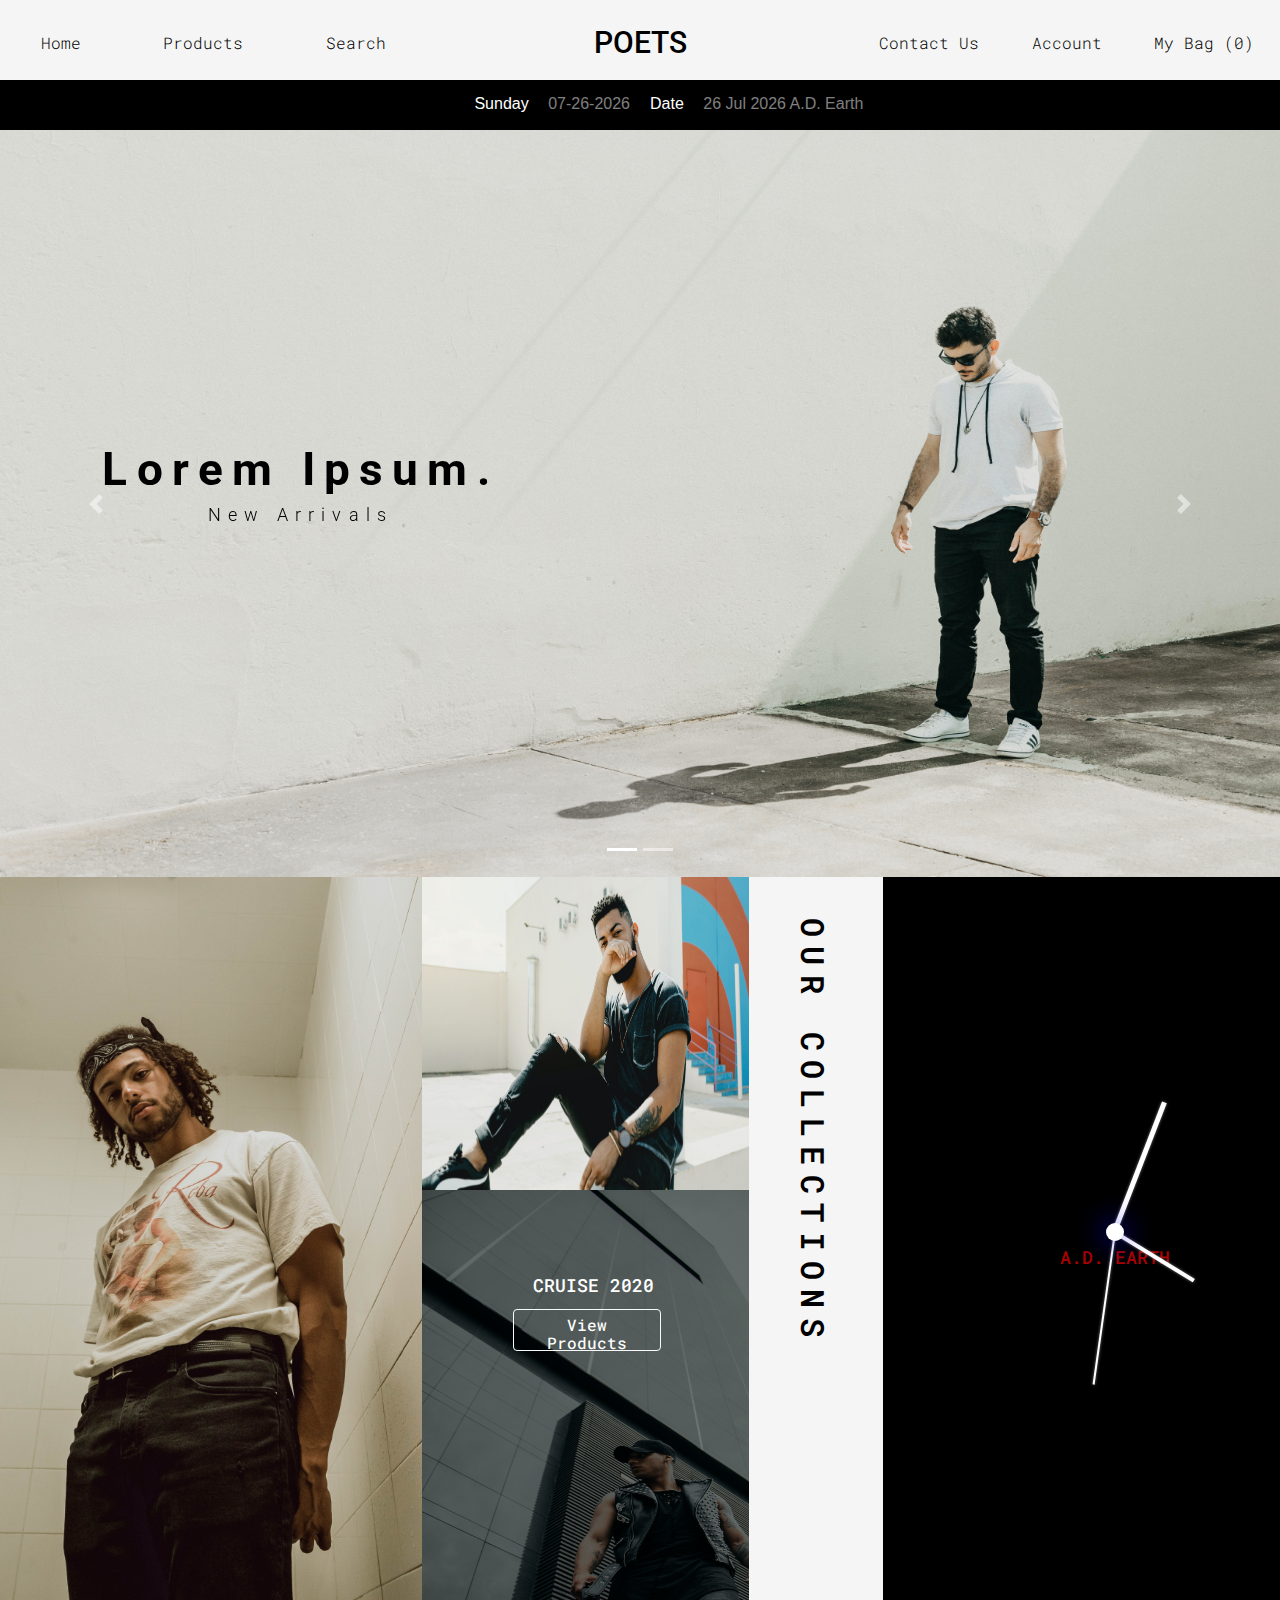
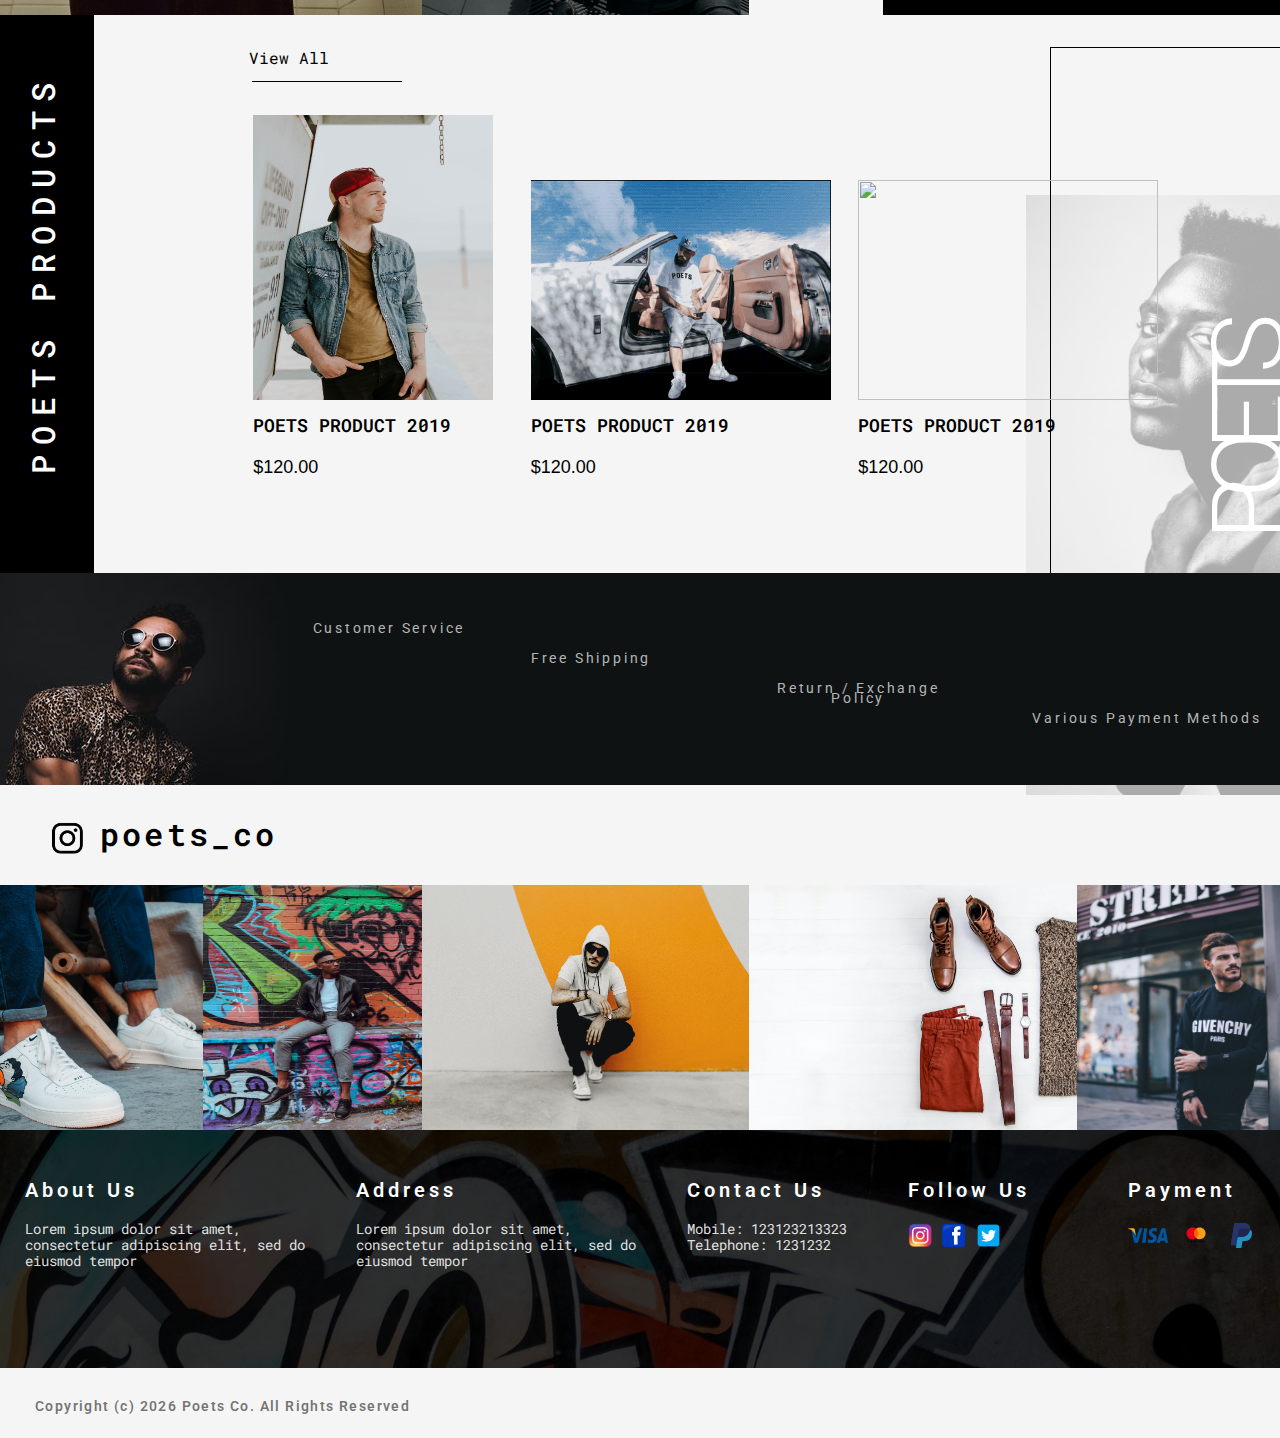
==== commit 6d710a58: "added border on image background on products section" ====
--- a/index.html
+++ b/index.html
@@ -147,6 +147,7 @@
     <!--COLLECTION IMAGES SECTION-->
     <section class="products-block">
         <div class="row product-bg">
+            <div class="product-bg-border"></div>
             <span class="rotated-site-title">
                 <div>
                     <span>POETS</span>
--- a/css/index.css
+++ b/css/index.css
@@ -216,6 +216,15 @@
     background-repeat: no-repeat;
     background-position-x: 115%;
     background-position-y: 60%;
+}
+
+.product-bg-border{
+    width : 20%;
+    position: absolute;
+    height: 79.6%;
+    border: 1px solid black;
+    left:82%;
+    margin-top:2.5%;
 }
 
 .rotated-site-title{
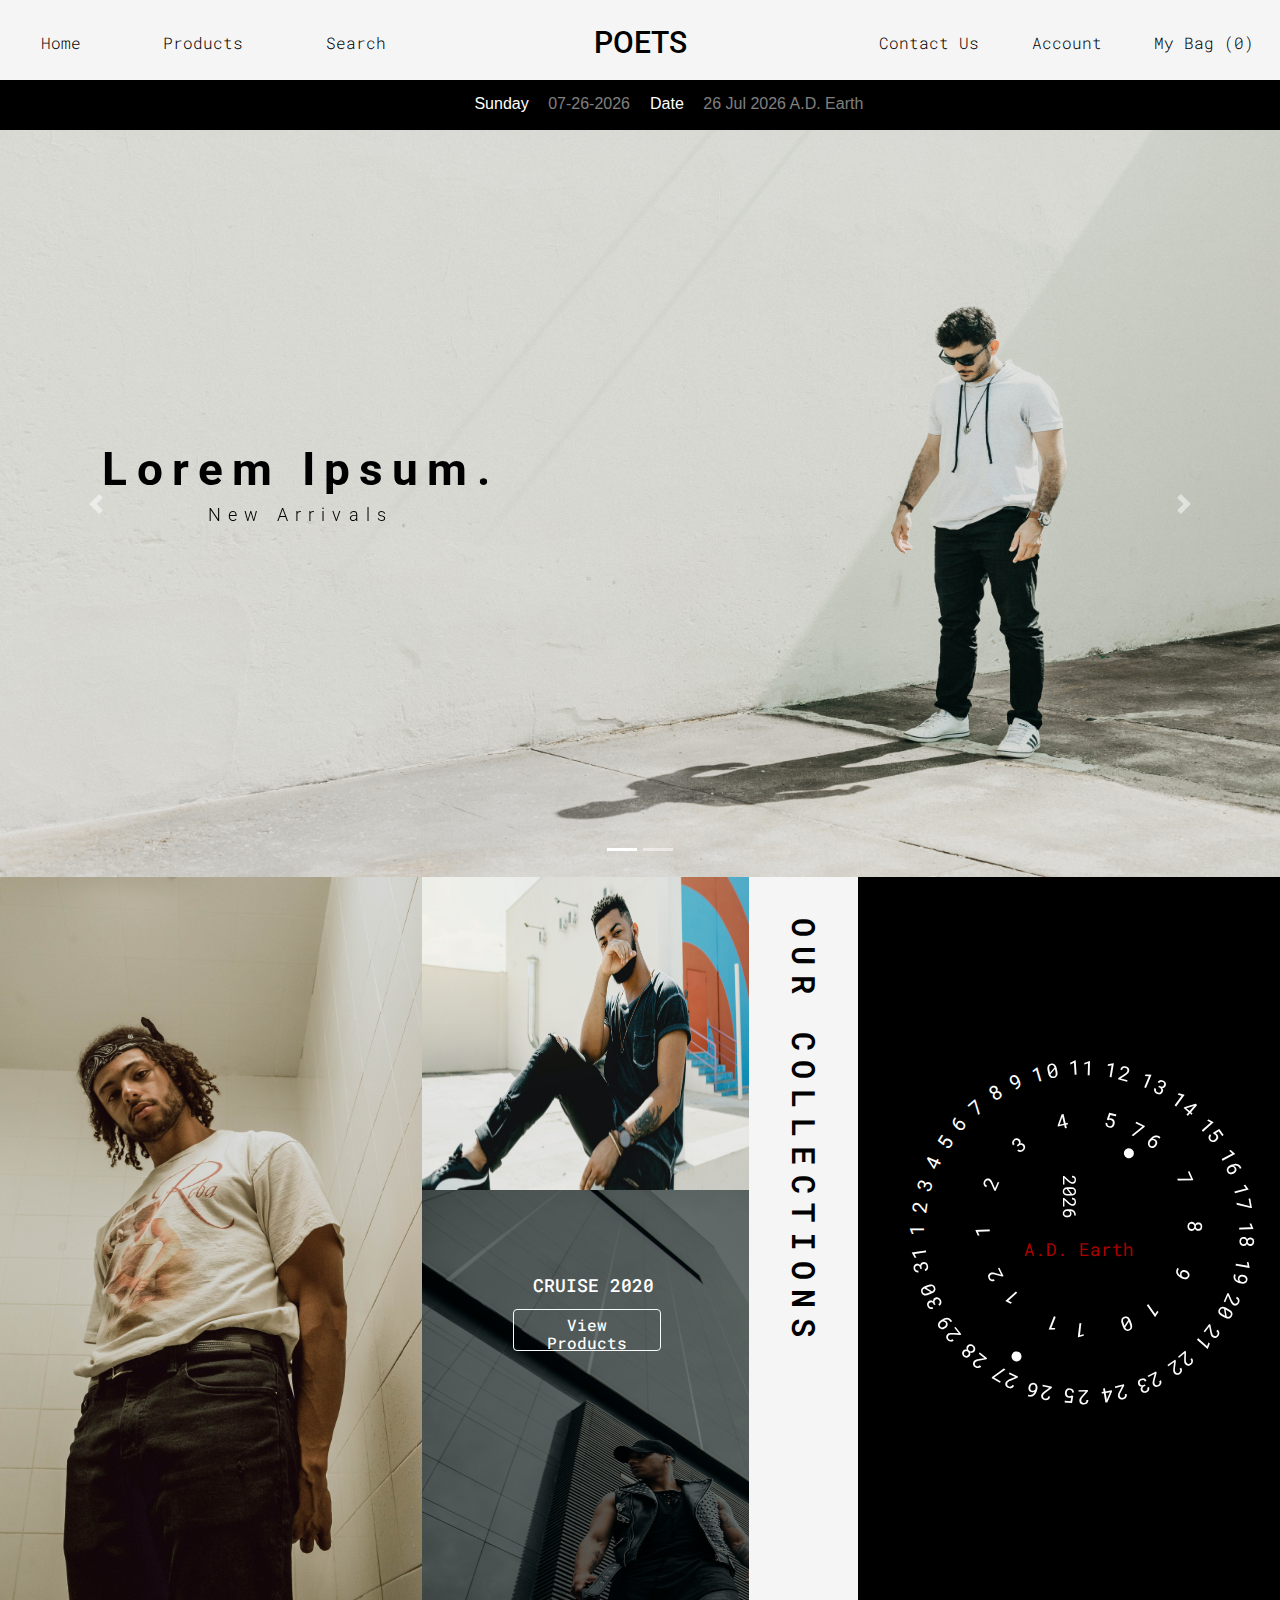
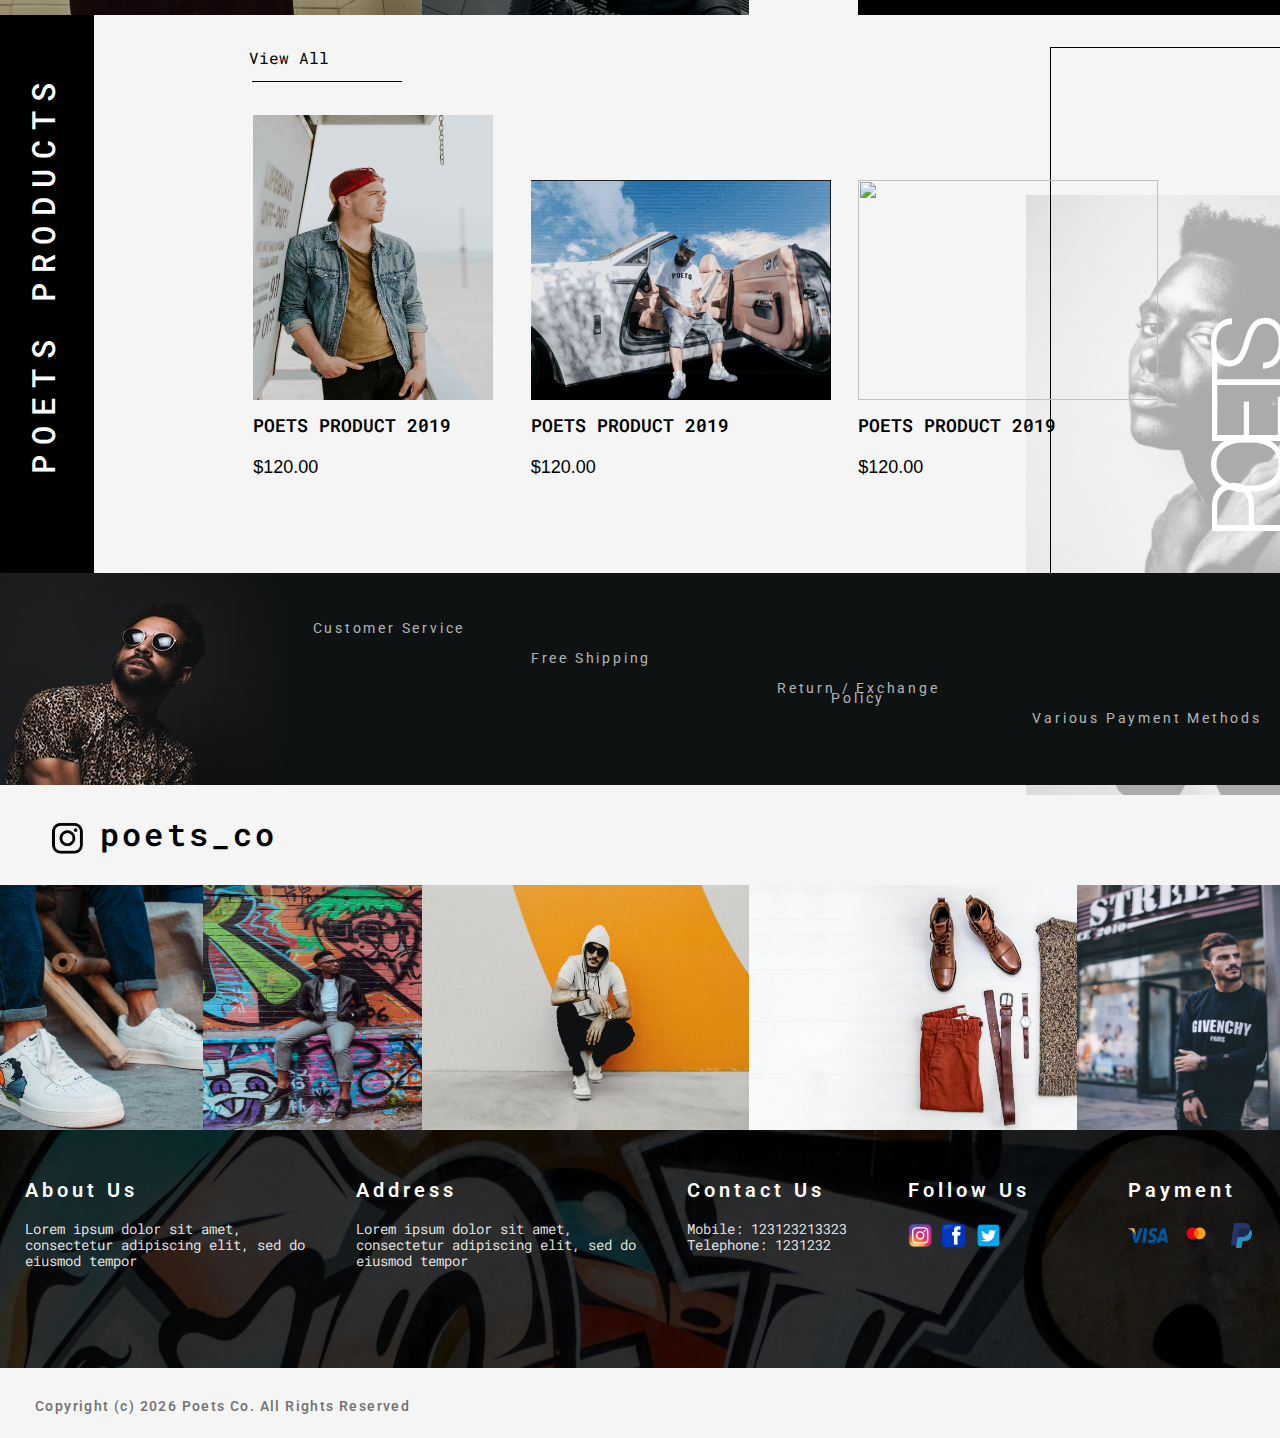
==== commit 91af5126: "complete clock ad design" ====
--- a/index.html
+++ b/index.html
@@ -12,6 +12,7 @@
     <script src="js/jquery.min.js"></script>
     <script src="https://cdnjs.cloudflare.com/ajax/libs/popper.js/1.16.0/umd/popper.min.js"></script>
     <script src="https://maxcdn.bootstrapcdn.com/bootstrap/4.4.1/js/bootstrap.min.js"></script>
+
 </head>
 
 <body>
@@ -20,7 +21,7 @@
         <span>
             <a href="/">Home</a>
             <a href="/">Products</a>
-            <a  href="javascript:void(0)" onclick="openSearchForm_OnAnchorClick()">Search</a>
+            <a href="javascript:void(0)" onclick="openSearchForm_OnAnchorClick()">Search</a>
         </span>
         <a href="#" class='logo'>POETS</a>
         <span>
@@ -132,13 +133,126 @@
                 </div>
             </div>
             <div class="col-lg-4 clock-canvas">
-                <div id="clock_canvas" class="outer clock">
-                    <!-- Inner -->
-                    <div class="inner">
-                        <div id="hand" class="hour"></div>
-                        <div id="hand" class="minute"></div>
-                        <div id="hand" class="second"></div>
-                    </div>
+                <div class="clock">
+                    <div id='warped'>
+                        <span class='w0'>1</span>
+                        <span class='w1'> </span>
+                        <span class='w2'>2</span>
+                        <span class='w3'> </span>
+                        <span class='w4'>3</span>
+                        <span class='w5'> </span>
+                        <span class='w6'>4</span>
+                        <span class='w7'> </span>
+                        <span class='w8'>5</span>
+                        <span class='w9'> </span>
+                        <span class='w10'>6</span>
+                        <span class='w11'> </span>
+                        <span class='w12'>7</span>
+                        <span class='w13'> </span>
+                        <span class='w14'>8</span>
+                        <span class='w15'> </span>
+                        <span class='w16'>9</span>
+                        <span class='w17'> </span>
+                        <span class='w18'>1</span>
+                        <span class='w19'>0</span>
+                        <span class='w20'> </span>
+                        <span class='w21'>1</span>
+                        <span class='w22'>1</span>
+                        <span class='w23'> </span>
+                        <span class='w24'>1</span>
+                        <span class='w25'>2</span>
+                        <span class='w26'> </span>
+                        <span class='w27'>1</span>
+                        <span class='w28'>3</span>
+                        <span class='w29'> </span>
+                        <span class='w30'>1</span>
+                        <span class='w31'>4</span>
+                        <span class='w32'> </span>
+                        <span class='w33'>1</span>
+                        <span class='w34'>5</span>
+                        <span class='w35'> </span>
+                        <span class='w36'>1</span>
+                        <span class='w37'>6</span>
+                        <span class='w38'>  </span>
+                        <span class='w39'>1</span>
+                        <span class='w40'>7</span>
+                        <span class='w41'> </span>
+                        <span class='w42'>1</span>
+                        <span class='w43'>8</span>
+                        <span class='w44'> </span>
+                        <span class='w45'>1</span>
+                        <span class='w46'>9</span>
+                        <span class='w47'> </span>
+                        <span class='w48'>2</span>
+                        <span class='w49'>0</span>
+                        <span class='w50'> </span>
+                        <span class='w51'>2</span>
+                        <span class='w52'>1</span>
+                        <span class='w53'> </span>
+                        <span class='w54'>2</span>
+                        <span class='w55'>2</span>
+                        <span class='w56'> </span>
+                        <span class='w57'>2</span>
+                        <span class='w58'>3</span>
+                        <span class='w59'> </span>
+                        <span class='w60'>2</span>
+                        <span class='w61'>4</span>
+                        <span class='w62'> </span>
+                        <span class='w63'>2</span>
+                        <span class='w64'>5</span>
+                        <span class='w65'> </span>
+                        <span class='w66'>2</span>
+                        <span class='w67'>6</span>
+                        <span class='w68'> </span>
+                        <span class='w69'>2</span>
+                        <span class='w70'>7<span class="clock-focus-dot"></span></span>
+                        <span class='w71'></span>
+                        <span class='w72'>2</span>
+                        <span class='w73'>8</span>
+                        <span class='w74'> </span>
+                        <span class='w75'>2</span>
+                        <span class='w76'>9</span>
+                        <span class='w77'></span>
+                        <span class='w78'>3</span>
+                        <span class='w79'>0</span>
+                        <span class='w80'> </span>
+                        <span class='w81'>3</span>
+                        <span class='w82'>1</span>
+                    </div>
+                    <div id='innerWarped'>
+                        <span class='w0'>1</span>
+                        <span class='w1'> </span>
+                        <span class='w2'>2</span>
+                        <span class='w3'> </span>
+                        <span class='w4'>3</span>
+                        <span class='w5'> </span>
+                        <span class='w6'>4</span>
+                        <span class='w7'> </span>
+                        <span class='w8'>5</span>
+                        <span class='w9'> </span>
+                        <span class='w10'>6</span>
+                        <span class='w11'> </span>
+                        <span class='w12'>7</span>
+                        <span class='w13'> </span>
+                        <span class='w14'>8</span>
+                        <span class='w15'> </span>
+                        <span class='w16'>9</span>
+                        <span class='w17'> </span>
+                        <span class='w18'>1</span>
+                        <span class='w19'>0</span>
+                        <span class='w20'> </span>
+                        <span class='w21'>1</span>
+                        <span class='w22'>1</span>
+                        <span class='w23'> </span>
+                        <span class='w24'>1</span>
+                        <span class='w25'>2</span>
+                    </div>
+                    <span class="ad-year-text">
+                        <div>
+                            <span id="year_clock"></span>
+                        </div>
+                    </span>
+                    <span class="ad-earth-text">A.D. Earth</span>
                 </div>
             </div>
         </div>
@@ -321,7 +435,7 @@
     <div id="search-lightbox-wrap" class="" style="display: none;">
         <div class="search-lightbox">
             <div id="searchform-wrap">
-                <form id="searchform" >
+                <form id="searchform">
                     <i class="ti-search"></i>
                     <input type="text" name="s" id="s" title="Search" placeholder="Search" autocomplete="off">
                 </form>
@@ -334,7 +448,7 @@
 
 </body>
 
-<script type="text/javascript" src="js/clock.js"></script>
+<script type="text/javascript" src="js/jquery.arctext.js"></script>
 <script type="text/javascript" src="js/index.js"></script>
 
 </html>--- a/css/clock.css
+++ b/css/clock.css
@@ -1,106 +1,453 @@
-#clock {
-    width: 210px;
-    height: 210px;
-    border-radius: 50%;
-    position: relative;
-    background: black;
-    box-shadow: inset 0 0 10px gray;
-    border: 0 solid gray;
-    margin: 0 auto;
-}
-  #marker {
-    content: "";
-    position: absolute;
-    width: 8px;
-    height: 100%;
-    background: black;
-    z-index: 0;
-    left: 50%;
-    margin-left: -4px;
-    top: 0;
-}
-.outer::after {
-    transform: rotate(90deg);
-}
-#marker {
-    background: white;
-    width: 6px;
-    margin-left: -3px;
-}
-.marker17 {
-    transform: rotate(30deg);
-}
-.marker28 {
-    transform: rotate(60deg);
-}
-.marker410 {
-    transform: rotate(120deg);
-}
-.marker511 {
-    transform: rotate(150deg);
-}
-.inner {
-    position: relative;
-    width: 103%;
-    height: 88%;
-    background: black;
-    border-radius: 50%;
-    z-index: 100;
-    left: 6%;
-    top: 6%;
-}
-.inner::before {
-    content: "";
-    width: 18px;
-    height: 18px;
-    border-radius: 9px;
-    margin-left: -9px;
-    margin-top: -9px;
-    background: white;
-    position: absolute;
-    top: 50%;
-    left: 50%;
-    box-shadow: 0 0 30px blue;
-    z-index: 200;
-}
-.inner::after {
-    font-family: Roboto Mono;
-    font-style: normal;
-    font-weight: 500;
-    font-size: 18px;
-    line-height: 21px;
-    color: rgba(219, 0, 0, 0.8);
-    content: "A.D. EARTH";
-    position: absolute;
-    width: 100%;
-    text-align: center;
-    top: 55%;
-}
-#hand, #hand.hour {
-    position: absolute;
-    width: 4px;
-    height: 30%;
-    top: 20%;
-    left: 50%;
-    margin-left: -2px;
-    background: white;
-    transform: rotate(0deg);
-    transform-origin: bottom;
-    z-index: 110;
-    box-shadow: 0 0 3px gray;
-}
-#hand.minute {
-    height: 45%;
-    top: 5%;
-    width: 5px;
-    margin-left: -2.5px;
-    z-index: 120;
-}
-#hand.second {
-    height: 50%;
-    width: 2px;
-    margin-left: -1px;
-    top: 0;
-    background: white;
-    z-index: 130;
-}+#warped {position: absolute; display: block; width:588pt; height:544pt;color:white;}
+
+#warped>span[class^=w]:nth-of-type(n+0){display:block; position:absolute;
+                     -moz-transform-origin:50% 100%; -webkit-transform-origin:50% 100%; -o-transform-origin:50%
+                     100%; -ms-transform-origin:50% 100%; transform-origin:50% 100%; }
+
+#warped span{font-family:'Roboto Mono';font-size:15pt;font-weight:regular;font-style:normal;
+                     line-height:20; white-space:pre; overflow:visible; padding:0px;}
+
+#warped .w0 {-moz-transform: rotate(4.71rad);-webkit-transform: rotate(4.71rad);-o-transform:
+                     rotate(4.71rad);-ms-transform: rotate(4.71rad); transform: rotate(4.71rad);
+                     width: 8pt; height: 120pt; left: 0pt; top: 138.31pt;}
+
+#warped .w1 {-moz-transform: rotate(4.78rad);-webkit-transform: rotate(4.78rad);-o-transform:
+                     rotate(4.78rad);-ms-transform: rotate(4.78rad); transform: rotate(4.78rad);
+                     width: 4pt; height: 120pt; left: 2.44pt; top: 127.32pt;}
+
+                     #warped .w2 {-moz-transform: rotate(4.85rad);-webkit-transform: rotate(4.85rad);-o-transform:
+                     rotate(4.85rad);-ms-transform: rotate(4.85rad); transform: rotate(4.85rad);
+                     width: 8pt; height: 120pt; left: 1.66pt; top: 116.39pt;}
+
+                     #warped .w3 {-moz-transform: rotate(4.93rad);-webkit-transform: rotate(4.93rad);-o-transform:
+                     rotate(4.93rad);-ms-transform: rotate(4.93rad); transform: rotate(4.93rad);
+                     width: 4pt; height: 120pt; left: 5.66pt; top: 105.58pt;}
+
+                     #warped .w4 {-moz-transform: rotate(5rad);-webkit-transform: rotate(5rad);-o-transform:
+                     rotate(5rad);-ms-transform: rotate(5rad); transform: rotate(5rad); width:
+                     8pt; height: 120pt; left: 6.43pt; top: 94.93pt;}
+
+                     #warped .w5 {-moz-transform: rotate(5.07rad);-webkit-transform: rotate(5.07rad);-o-transform:
+                     rotate(5.07rad);-ms-transform: rotate(5.07rad); transform: rotate(5.07rad);
+                     width: 4pt; height: 120pt; left: 11.95pt; top: 84.52pt;}
+
+                     #warped .w6 {-moz-transform: rotate(5.14rad);-webkit-transform: rotate(5.14rad);-o-transform:
+                     rotate(5.14rad);-ms-transform: rotate(5.14rad); transform: rotate(5.14rad);
+                     width: 8pt; height: 120pt; left: 14.21pt; top: 74.37pt;}
+
+                     #warped .w7 {-moz-transform: rotate(5.21rad);-webkit-transform: rotate(5.21rad);-o-transform:
+                     rotate(5.21rad);-ms-transform: rotate(5.21rad); transform: rotate(5.21rad);
+                     width: 4pt; height: 120pt; left: 21.18pt; top: 64.56pt;}
+
+                     #warped .w8 {-moz-transform: rotate(5.28rad);-webkit-transform: rotate(5.28rad);-o-transform:
+                     rotate(5.28rad);-ms-transform: rotate(5.28rad); transform: rotate(5.28rad);
+                     width: 8pt; height: 120pt; left: 24.83pt; top: 55.13pt;}
+
+                     #warped .w9 {-moz-transform: rotate(5.35rad);-webkit-transform: rotate(5.35rad);-o-transform:
+                     rotate(5.35rad);-ms-transform: rotate(5.35rad); transform: rotate(5.35rad);
+                     width: 4pt; height: 120pt; left: 33.15pt; top: 46.13pt;}
+
+                     #warped .w10 {-moz-transform: rotate(5.43rad);-webkit-transform: rotate(5.43rad);-o-transform:
+                     rotate(5.43rad);-ms-transform: rotate(5.43rad); transform: rotate(5.43rad);
+                     width: 8pt; height: 120pt; left: 38.09pt; top: 37.6pt;}
+
+                     #warped .w11 {-moz-transform: rotate(5.5rad);-webkit-transform: rotate(5.5rad);-o-transform:
+                     rotate(5.5rad);-ms-transform: rotate(5.5rad); transform: rotate(5.5rad);
+                     width: 4pt; height: 120pt; left: 47.62pt; top: 29.58pt;}
+
+                     #warped .w12 {-moz-transform: rotate(5.57rad);-webkit-transform: rotate(5.57rad);-o-transform:
+                     rotate(5.57rad);-ms-transform: rotate(5.57rad); transform: rotate(5.57rad);
+                     width: 8pt; height: 120pt; left: 53.71pt; top: 22.13pt;}
+
+                     #warped .w13 {-moz-transform: rotate(5.64rad);-webkit-transform: rotate(5.64rad);-o-transform:
+                     rotate(5.64rad);-ms-transform: rotate(5.64rad); transform: rotate(5.64rad);
+                     width: 4pt; height: 120pt; left: 64.3pt; top: 15.27pt;}
+
+                     #warped .w14 {-moz-transform: rotate(5.71rad);-webkit-transform: rotate(5.71rad);-o-transform:
+                     rotate(5.71rad);-ms-transform: rotate(5.71rad); transform: rotate(5.71rad);
+                     width: 8pt; height: 120pt; left: 71.37pt; top: 9.04pt;}
+
+                     #warped .w15 {-moz-transform: rotate(5.78rad);-webkit-transform: rotate(5.78rad);-o-transform:
+                     rotate(5.78rad);-ms-transform: rotate(5.78rad); transform: rotate(5.78rad);
+                     width: 4pt; height: 120pt; left: 82.85pt; top: 3.47pt;}
+
+                     #warped .w16 {-moz-transform: rotate(5.85rad);-webkit-transform: rotate(5.85rad);-o-transform:
+                     rotate(5.85rad);-ms-transform: rotate(5.85rad); transform: rotate(5.85rad);
+                     width: 8pt; height: 120pt; left: 90.71pt; top: -1.4pt;}
+
+                     #warped .w17 {-moz-transform: rotate(5.93rad);-webkit-transform: rotate(5.93rad);-o-transform:
+                     rotate(5.93rad);-ms-transform: rotate(5.93rad); transform: rotate(5.93rad);
+                     width: 4pt; height: 120pt; left: 102.89pt; top: -5.56pt;}
+
+                     #warped .w18 {-moz-transform: rotate(6rad);-webkit-transform: rotate(6rad);-o-transform:
+                     rotate(6rad);-ms-transform: rotate(6rad); transform: rotate(6rad); width:
+                     8pt; height: 120pt; left: 111.34pt; top: -8.98pt;}
+
+                     #warped .w19 {-moz-transform: rotate(6.08rad);-webkit-transform: rotate(6.08rad);-o-transform:
+                     rotate(6.08rad);-ms-transform: rotate(6.08rad); transform: rotate(6.08rad);
+                     width: 8pt; height: 120pt; left: 124.97pt; top: -12.05pt;}
+
+                     #warped .w20 {-moz-transform: rotate(6.15rad);-webkit-transform: rotate(6.15rad);-o-transform:
+                     rotate(6.15rad);-ms-transform: rotate(6.15rad); transform: rotate(6.15rad);
+                     width: 4pt; height: 120pt; left: 136.83pt; top: -13.81pt;}
+
+                     #warped .w21 {-moz-transform: rotate(6.22rad);-webkit-transform: rotate(6.22rad);-o-transform:
+                     rotate(6.22rad);-ms-transform: rotate(6.22rad); transform: rotate(6.22rad);
+                     width: 8pt; height: 120pt; left: 145.78pt; top: -14.79pt;}
+
+                     #warped .w22 {-moz-transform: rotate(6.31rad);-webkit-transform: rotate(6.31rad);-o-transform:
+                     rotate(6.31rad);-ms-transform: rotate(6.31rad); transform: rotate(6.31rad);
+                     width: 8pt; height: 120pt; left: 158.78pt; top: -14.93pt;}
+
+                     #warped .w23 {-moz-transform: rotate(6.38rad);-webkit-transform: rotate(6.38rad);-o-transform:
+                     rotate(6.38rad);-ms-transform: rotate(6.38rad); transform: rotate(6.38rad);
+                     width: 4pt; height: 120pt; left: 171.75pt; top: -14.2pt;}
+
+                     #warped .w24 {-moz-transform: rotate(6.45rad);-webkit-transform: rotate(6.45rad);-o-transform:
+                     rotate(6.45rad);-ms-transform: rotate(6.45rad); transform: rotate(6.45rad);
+                     width: 8pt; height: 120pt; left: 180.64pt; top: -12.68pt;}
+
+                     #warped .w25 {-moz-transform: rotate(6.54rad);-webkit-transform: rotate(6.54rad);-o-transform:
+                     rotate(6.54rad);-ms-transform: rotate(6.54rad); transform: rotate(6.54rad);
+                     width: 8pt; height: 120pt; left: 193.34pt; top: -9.9pt;}
+
+                     #warped .w26 {-moz-transform: rotate(6.61rad);-webkit-transform: rotate(6.61rad);-o-transform:
+                     rotate(6.61rad);-ms-transform: rotate(6.61rad); transform: rotate(6.61rad);
+                     width: 4pt; height: 120pt; left: 205.86pt; top: -6.71pt;}
+
+                     #warped .w27 {-moz-transform: rotate(6.68rad);-webkit-transform: rotate(6.68rad);-o-transform:
+                     rotate(6.68rad);-ms-transform: rotate(6.68rad); transform: rotate(6.68rad);
+                     width: 8pt; height: 120pt; left: 214.13pt; top: -2.78pt;}
+
+                     #warped .w28 {-moz-transform: rotate(6.76rad);-webkit-transform: rotate(6.76rad);-o-transform:
+                     rotate(6.76rad);-ms-transform: rotate(6.76rad); transform: rotate(6.76rad);
+                     width: 8pt; height: 120pt; left: 225.87pt; top: 2.8pt;}
+
+                     #warped .w29 {-moz-transform: rotate(6.84rad);-webkit-transform: rotate(6.84rad);-o-transform:
+                     rotate(6.84rad);-ms-transform: rotate(6.84rad); transform: rotate(6.84rad);
+                     width: 4pt; height: 120pt; left: 237.41pt; top: 8.28pt;}
+
+                     #warped .w30 {-moz-transform: rotate(6.91rad);-webkit-transform: rotate(6.91rad);-o-transform:
+                     rotate(6.91rad);-ms-transform: rotate(6.91rad); transform: rotate(6.91rad);
+                     width: 8pt; height: 120pt; left: 244.53pt; top: 14.42pt;}
+
+                     #warped .w31 {-moz-transform: rotate(6.99rad);-webkit-transform: rotate(6.99rad);-o-transform:
+                     rotate(6.99rad);-ms-transform: rotate(6.99rad); transform: rotate(6.99rad);
+                     width: 8pt; height: 120pt; left: 254.71pt; top: 22.5pt;}
+
+                     #warped .w32 {-moz-transform: rotate(7.06rad);-webkit-transform: rotate(7.06rad);-o-transform:
+                     rotate(7.06rad);-ms-transform: rotate(7.06rad); transform: rotate(7.06rad);
+                     width: 4pt; height: 120pt; left: 264.77pt; top: 29.98pt;}
+
+                     #warped .w33 {-moz-transform: rotate(7.13rad);-webkit-transform: rotate(7.13rad);-o-transform:
+                     rotate(7.13rad);-ms-transform: rotate(7.13rad); transform: rotate(7.13rad);
+                     width: 8pt; height: 120pt; left: 270.27pt; top: 38.02pt;}
+
+                     #warped .w34 {-moz-transform: rotate(7.22rad);-webkit-transform: rotate(7.22rad);-o-transform:
+                     rotate(7.22rad);-ms-transform: rotate(7.22rad); transform: rotate(7.22rad);
+                     width: 8pt; height: 120pt; left: 278.37pt; top: 48.19pt;}
+
+                     #warped .w35 {-moz-transform: rotate(7.29rad);-webkit-transform: rotate(7.29rad);-o-transform:
+                     rotate(7.29rad);-ms-transform: rotate(7.29rad); transform: rotate(7.29rad);
+                     width: 4pt; height: 120pt; left: 286.54pt; top: 57.29pt;}
+
+                     #warped .w36 {-moz-transform: rotate(7.36rad);-webkit-transform: rotate(7.36rad);-o-transform:
+                     rotate(7.36rad);-ms-transform: rotate(7.36rad); transform: rotate(7.36rad);
+                     width: 8pt; height: 120pt; left: 290.03pt; top: 66.82pt;}
+
+                     #warped .w37 {-moz-transform: rotate(7.45rad);-webkit-transform: rotate(7.45rad);-o-transform:
+                     rotate(7.45rad);-ms-transform: rotate(7.45rad); transform: rotate(7.45rad);
+                     width: 8pt; height: 120pt; left: 295.63pt; top: 78.55pt;}
+
+                     #warped .w38 {-moz-transform: rotate(7.52rad);-webkit-transform: rotate(7.52rad);-o-transform:
+                     rotate(7.52rad);-ms-transform: rotate(7.52rad); transform: rotate(7.52rad);
+                     width: 4pt; height: 120pt; left: 301.59pt; top: 88.81pt;}
+
+                     #warped .w39 {-moz-transform: rotate(7.59rad);-webkit-transform: rotate(7.59rad);-o-transform:
+                     rotate(7.59rad);-ms-transform: rotate(7.59rad); transform: rotate(7.59rad);
+                     width: 8pt; height: 120pt; left: 302.8pt; top: 99.33pt;}
+
+                     #warped .w40 {-moz-transform: rotate(7.67rad);-webkit-transform: rotate(7.67rad);-o-transform:
+                     rotate(7.67rad);-ms-transform: rotate(7.67rad); transform: rotate(7.67rad);
+                     width: 8pt; height: 120pt; left: 305.61pt; top: 112.01pt;}
+
+                     #warped .w41 {-moz-transform: rotate(7.74rad);-webkit-transform: rotate(7.74rad);-o-transform:
+                     rotate(7.74rad);-ms-transform: rotate(7.74rad); transform: rotate(7.74rad);
+                     width: 4pt; height: 120pt; left: 309.15pt; top: 122.9pt;}
+
+                     #warped .w42 {-moz-transform: rotate(7.82rad);-webkit-transform: rotate(7.82rad);-o-transform:
+                     rotate(7.82rad);-ms-transform: rotate(7.82rad); transform: rotate(7.82rad);
+                     width: 8pt; height: 120pt; left: 307.91pt; top: 133.88pt;}
+
+                     #warped .w43 {-moz-transform: rotate(7.9rad);-webkit-transform: rotate(7.9rad);-o-transform:
+                     rotate(7.9rad);-ms-transform: rotate(7.9rad); transform: rotate(7.9rad);
+                     width: 8pt; height: 120pt; left: 307.79pt; top: 146.87pt;}
+
+                     #warped .w44 {-moz-transform: rotate(7.97rad);-webkit-transform: rotate(7.97rad);-o-transform:
+                     rotate(7.97rad);-ms-transform: rotate(7.97rad); transform: rotate(7.97rad);
+                     width: 4pt; height: 120pt; left: 308.84pt; top: 157.83pt;}
+
+                     #warped .w45 {-moz-transform: rotate(8.04rad);-webkit-transform: rotate(8.04rad);-o-transform:
+                     rotate(8.04rad);-ms-transform: rotate(8.04rad); transform: rotate(8.04rad);
+                     width: 8pt; height: 120pt; left: 305.11pt; top: 168.69pt;}
+
+                     #warped .w46 {-moz-transform: rotate(8.13rad);-webkit-transform: rotate(8.13rad);-o-transform:
+                     rotate(8.13rad);-ms-transform: rotate(8.13rad); transform: rotate(8.13rad);
+                     width: 8pt; height: 120pt; left: 302.06pt; top: 181.32pt;}
+
+                     #warped .w47 {-moz-transform: rotate(8.2rad);-webkit-transform: rotate(8.2rad);-o-transform:
+                     rotate(8.2rad);-ms-transform: rotate(8.2rad); transform: rotate(8.2rad);
+                     width: 4pt; height: 120pt; left: 300.67pt; top: 191.78pt;}
+
+                     #warped .w48 {-moz-transform: rotate(8.27rad);-webkit-transform: rotate(8.27rad);-o-transform:
+                     rotate(8.27rad);-ms-transform: rotate(8.27rad); transform: rotate(8.27rad);
+                     width: 8pt; height: 120pt; left: 294.53pt; top: 201.97pt;}
+
+                     #warped .w49 {-moz-transform: rotate(8.35rad);-webkit-transform: rotate(8.35rad);-o-transform:
+                     rotate(8.35rad);-ms-transform: rotate(8.35rad); transform: rotate(8.35rad);
+                     width: 8pt; height: 120pt; left: 288.72pt; top: 213.6pt;}
+
+                     #warped .w50 {-moz-transform: rotate(8.43rad);-webkit-transform: rotate(8.43rad);-o-transform:
+                     rotate(8.43rad);-ms-transform: rotate(8.43rad); transform: rotate(8.43rad);
+                     width: 4pt; height: 120pt; left: 285.05pt; top: 223.02pt;}
+
+                     #warped .w51 {-moz-transform: rotate(8.5rad);-webkit-transform: rotate(8.5rad);-o-transform:
+                     rotate(8.5rad);-ms-transform: rotate(8.5rad); transform: rotate(8.5rad);
+                     width: 8pt; height: 120pt; left: 276.73pt; top: 232.02pt;}
+
+                     #warped .w52 {-moz-transform: rotate(8.58rad);-webkit-transform: rotate(8.58rad);-o-transform:
+                     rotate(8.58rad);-ms-transform: rotate(8.58rad); transform: rotate(8.58rad);
+                     width: 8pt; height: 120pt; left: 268.44pt; top: 242.03pt;}
+
+                     #warped .w53 {-moz-transform: rotate(8.65rad);-webkit-transform: rotate(8.65rad);-o-transform:
+                     rotate(8.65rad);-ms-transform: rotate(8.65rad); transform: rotate(8.65rad);
+                     width: 4pt; height: 120pt; left: 262.8pt; top: 249.94pt;}
+
+                     #warped .w54 {-moz-transform: rotate(8.72rad);-webkit-transform: rotate(8.72rad);-o-transform:
+                     rotate(8.72rad);-ms-transform: rotate(8.72rad); transform: rotate(8.72rad);
+                     width: 8pt; height: 120pt; left: 252.61pt; top: 257.28pt;}
+
+                     #warped .w55 {-moz-transform: rotate(8.81rad);-webkit-transform: rotate(8.81rad);-o-transform:
+                     rotate(8.81rad);-ms-transform: rotate(8.81rad); transform: rotate(8.81rad);
+                     width: 8pt; height: 120pt; left: 242.28pt; top: 265.17pt;}
+
+                     #warped .w56 {-moz-transform: rotate(8.88rad);-webkit-transform: rotate(8.88rad);-o-transform:
+                     rotate(8.88rad);-ms-transform: rotate(8.88rad); transform: rotate(8.88rad);
+                     width: 4pt; height: 120pt; left: 235.05pt; top: 271.15pt;}
+
+                     #warped .w57 {-moz-transform: rotate(8.95rad);-webkit-transform: rotate(8.95rad);-o-transform:
+                     rotate(8.95rad);-ms-transform: rotate(8.95rad); transform: rotate(8.95rad);
+                     width: 8pt; height: 120pt; left: 223.42pt; top: 276.46pt;}
+
+                     #warped .w58 {-moz-transform: rotate(9.04rad);-webkit-transform: rotate(9.04rad);-o-transform:
+                     rotate(9.04rad);-ms-transform: rotate(9.04rad); transform: rotate(9.04rad);
+                     width: 8pt; height: 120pt; left: 211.58pt; top: 281.82pt;}
+
+                     #warped .w59 {-moz-transform: rotate(9.11rad);-webkit-transform: rotate(9.11rad);-o-transform:
+                     rotate(9.11rad);-ms-transform: rotate(9.11rad); transform: rotate(9.11rad);
+                     width: 4pt; height: 120pt; left: 203.24pt; top: 285.57pt;}
+
+                     #warped .w60 {-moz-transform: rotate(9.18rad);-webkit-transform: rotate(9.18rad);-o-transform:
+                     rotate(9.18rad);-ms-transform: rotate(9.18rad); transform: rotate(9.18rad);
+                     width: 8pt; height: 120pt; left: 190.66pt; top: 288.57pt;}
+
+                     #warped .w61 {-moz-transform: rotate(9.26rad);-webkit-transform: rotate(9.26rad);-o-transform:
+                     rotate(9.26rad);-ms-transform: rotate(9.26rad); transform: rotate(9.26rad);
+                     width: 8pt; height: 120pt; left: 177.92pt; top: 291.13pt;}
+
+                     #warped .w62 {-moz-transform: rotate(9.34rad);-webkit-transform: rotate(9.34rad);-o-transform:
+                     rotate(9.34rad);-ms-transform: rotate(9.34rad); transform: rotate(9.34rad);
+                     width: 4pt; height: 120pt; left: 169pt; top: 292.44pt;}
+
+                     #warped .w63 {-moz-transform: rotate(9.41rad);-webkit-transform: rotate(9.41rad);-o-transform:
+                     rotate(9.41rad);-ms-transform: rotate(9.41rad); transform: rotate(9.41rad);
+                     width: 8pt; height: 120pt; left: 156.02pt; top: 292.98pt;}
+
+                     #warped .w64 {-moz-transform: rotate(9.49rad);-webkit-transform: rotate(9.49rad);-o-transform:
+                     rotate(9.49rad);-ms-transform: rotate(9.49rad); transform: rotate(9.49rad);
+                     width: 8pt; height: 120pt; left: 143.03pt; top: 292.6pt;}
+
+                     #warped .w65 {-moz-transform: rotate(9.56rad);-webkit-transform: rotate(9.56rad);-o-transform:
+                     rotate(9.56rad);-ms-transform: rotate(9.56rad); transform: rotate(9.56rad);
+                     width: 4pt; height: 120pt; left: 134.09pt; top: 291.43pt;}
+
+                     #warped .w66 {-moz-transform: rotate(9.63rad);-webkit-transform: rotate(9.63rad);-o-transform:
+                     rotate(9.63rad);-ms-transform: rotate(9.63rad); transform: rotate(9.63rad);
+                     width: 8pt; height: 120pt; left: 121.27pt; top: 289.48pt;}
+
+                     #warped .w67 {-moz-transform: rotate(9.72rad);-webkit-transform: rotate(9.72rad);-o-transform:
+                     rotate(9.72rad);-ms-transform: rotate(9.72rad); transform: rotate(9.72rad);
+                     width: 8pt; height: 120pt; left: 108.7pt; top: 286.18pt;}
+
+                     #warped .w68 {-moz-transform: rotate(9.79rad);-webkit-transform: rotate(9.79rad);-o-transform:
+                     rotate(9.79rad);-ms-transform: rotate(9.79rad); transform: rotate(9.79rad);
+                     width: 4pt; height: 120pt; left: 100.31pt; top: 282.57pt;}
+
+                     #warped .w69 {-moz-transform: rotate(9.86rad);-webkit-transform: rotate(9.86rad);-o-transform:
+                     rotate(9.86rad);-ms-transform: rotate(9.86rad); transform: rotate(9.86rad);
+                     width: 8pt; height: 120pt; left: 88.2pt; top: 278.23pt;}
+
+                     #warped .w70 {-moz-transform: rotate(9.95rad);-webkit-transform: rotate(9.95rad);-o-transform:
+                     rotate(9.95rad);-ms-transform: rotate(9.95rad); transform: rotate(9.95rad);
+                     width: 8pt; height: 120pt; left: 76.7pt; top: 272.19pt;}
+
+                     #warped .w71 {-moz-transform: rotate(10.02rad);-webkit-transform: rotate(10.02rad);-o-transform:
+                     rotate(10.02rad);-ms-transform: rotate(10.02rad); transform: rotate(10.02rad);
+                     width: 4pt; height: 120pt; left: 69.39pt; top: 266.34pt;}
+
+                     #warped .w72 {-moz-transform: rotate(10.09rad);-webkit-transform: rotate(10.09rad);-o-transform:
+                     rotate(10.09rad);-ms-transform: rotate(10.09rad); transform: rotate(10.09rad);
+                     width: 8pt; height: 120pt; left: 58.52pt; top: 259.83pt;}
+
+                     #warped .w73 {-moz-transform: rotate(10.17rad);-webkit-transform: rotate(10.17rad);-o-transform:
+                     rotate(10.17rad);-ms-transform: rotate(10.17rad); transform: rotate(10.17rad);
+                     width: 8pt; height: 120pt; left: 48.67pt; top: 251.35pt;}
+
+                     #warped .w74 {-moz-transform: rotate(10.24rad);-webkit-transform: rotate(10.24rad);-o-transform:
+                     rotate(10.24rad);-ms-transform: rotate(10.24rad); transform: rotate(10.24rad);
+                     width: 4pt; height: 120pt; left: 42.92pt; top: 243.55pt;}
+
+                     #warped .w75 {-moz-transform: rotate(10.32rad);-webkit-transform: rotate(10.32rad);-o-transform:
+                     rotate(10.32rad);-ms-transform: rotate(10.32rad); transform: rotate(10.32rad);
+                     width: 8pt; height: 120pt; left: 33.75pt; top: 235.21pt;}
+
+                     #warped .w76 {-moz-transform: rotate(10.4rad);-webkit-transform: rotate(10.4rad);-o-transform:
+                     rotate(10.4rad);-ms-transform: rotate(10.4rad); transform: rotate(10.4rad);
+                     width: 8pt; height: 120pt; left: 26.07pt; top: 224.73pt;}
+
+                     #warped .w77 {-moz-transform: rotate(10.47rad);-webkit-transform: rotate(10.47rad);-o-transform:
+                     rotate(10.47rad);-ms-transform: rotate(10.47rad); transform: rotate(10.47rad);
+                     width: 4pt; height: 120pt; left: 22.27pt; top: 215.38pt;}
+
+                     #warped .w78 {-moz-transform: rotate(10.54rad);-webkit-transform: rotate(10.54rad);-o-transform:
+                     rotate(10.54rad);-ms-transform: rotate(10.54rad); transform: rotate(10.54rad);
+                     width: 8pt; height: 120pt; left: 15.16pt; top: 205.64pt;}
+
+                     #warped .w79 {-moz-transform: rotate(10.63rad);-webkit-transform: rotate(10.63rad);-o-transform:
+                     rotate(10.63rad);-ms-transform: rotate(10.63rad); transform: rotate(10.63rad);
+                     width: 8pt; height: 120pt; left: 10.04pt; top: 193.7pt;}
+
+                     #warped .w80 {-moz-transform: rotate(10.7rad);-webkit-transform: rotate(10.7rad);-o-transform:
+                     rotate(10.7rad);-ms-transform: rotate(10.7rad); transform: rotate(10.7rad);
+                     width: 4pt; height: 120pt; left: 8.5pt; top: 183.29pt;}
+
+                     #warped .w81 {-moz-transform: rotate(10.77rad);-webkit-transform: rotate(10.77rad);-o-transform:
+                     rotate(10.77rad);-ms-transform: rotate(10.77rad); transform: rotate(10.77rad);
+                     width: 8pt; height: 120pt; left: 3.72pt; top: 172.65pt;}
+
+                     #warped .w82 {-moz-transform: rotate(10.85rad);-webkit-transform: rotate(10.85rad);-o-transform:
+                     rotate(10.85rad);-ms-transform: rotate(10.85rad); transform: rotate(10.85rad);
+                     width: 8pt; height: 120pt; left: 1.41pt; top: 159.86pt;}
+
+                                          #innerWarped {position: relative; display: block; color:white;margin-top:10px;}
+                     
+                                          #innerWarped>span[class^=w]:nth-of-type(n+0){display:block; position:absolute;
+                                            -moz-transform-origin:50% 100%; -webkit-transform-origin:50% 100%; -o-transform-origin:50%
+                                            100%; -ms-transform-origin:50% 100%; transform-origin:50% 100%; }
+                       
+                                            #innerWarped span{font-family:'Roboto Mono';font-size:15pt;font-weight:regular;font-style:normal;
+                                            line-height:6.0; white-space:pre; overflow:visible; padding:0px;margin-left:-27%;margin-top:12%}
+                       
+                                            #innerWarped .w0 {-moz-transform: rotate(4.67rad);-webkit-transform: rotate(4.67rad);-o-transform:
+                                            rotate(4.67rad);-ms-transform: rotate(4.67rad); transform: rotate(4.67rad);
+                                            width: 14pt; height: 25pt; left: 142.05pt; top: 193.34pt;}
+                       
+                                            #innerWarped .w1 {-moz-transform: rotate(4.9rad);-webkit-transform: rotate(4.9rad);-o-transform:
+                                            rotate(4.9rad);-ms-transform: rotate(4.9rad); transform: rotate(4.9rad);
+                                            width: 7pt; height: 25pt; left: 147.42pt; top: 170.47pt;}
+                       
+                                            #innerWarped .w2 {-moz-transform: rotate(5.13rad);-webkit-transform: rotate(5.13rad);-o-transform:
+                                            rotate(5.13rad);-ms-transform: rotate(5.13rad); transform: rotate(5.13rad);
+                                            width: 14pt; height: 25pt; left: 150.95pt; top: 148.63pt;}
+                       
+                                            #innerWarped .w3 {-moz-transform: rotate(5.36rad);-webkit-transform: rotate(5.36rad);-o-transform:
+                                            rotate(5.36rad);-ms-transform: rotate(5.36rad); transform: rotate(5.36rad);
+                                            width: 7pt; height: 25pt; left: 166.28pt; top: 128.96pt;}
+                       
+                                            #innerWarped .w4 {-moz-transform: rotate(5.59rad);-webkit-transform: rotate(5.59rad);-o-transform:
+                                            rotate(5.59rad);-ms-transform: rotate(5.59rad); transform: rotate(5.59rad);
+                                            width: 14pt; height: 25pt; left: 178.78pt; top: 112.51pt;}
+                       
+                                            #innerWarped .w5 {-moz-transform: rotate(5.82rad);-webkit-transform: rotate(5.82rad);-o-transform:
+                                            rotate(5.82rad);-ms-transform: rotate(5.82rad); transform: rotate(5.82rad);
+                                            width: 7pt; height: 25pt; left: 201.61pt; top: 100.14pt;}
+                       
+                                            #innerWarped .w6 {-moz-transform: rotate(6.05rad);-webkit-transform: rotate(6.05rad);-o-transform:
+                                            rotate(6.05rad);-ms-transform: rotate(6.05rad); transform: rotate(6.05rad);
+                                            width: 14pt; height: 25pt; left: 219.75pt; top: 92.5pt;}
+                       
+                                            #innerWarped .w7 {-moz-transform: rotate(6.28rad);-webkit-transform: rotate(6.28rad);-o-transform:
+                                            rotate(6.28rad);-ms-transform: rotate(6.28rad); transform: rotate(6.28rad);
+                                            width: 7pt; height: 25pt; left: 246.07pt; top: 90pt;}
+                       
+                                            #innerWarped .w8 {-moz-transform: rotate(6.51rad);-webkit-transform: rotate(6.51rad);-o-transform:
+                                            rotate(6.51rad);-ms-transform: rotate(6.51rad); transform: rotate(6.51rad);
+                                            width: 14pt; height: 25pt; left: 265.35pt; top: 92.76pt;}
+                       
+                                            #innerWarped .w9 {-moz-transform: rotate(6.74rad);-webkit-transform: rotate(6.74rad);-o-transform:
+                                            rotate(6.74rad);-ms-transform: rotate(6.74rad); transform: rotate(6.74rad);
+                                            width: 7pt; height: 25pt; left: 290.4pt; top: 100.64pt;}
+                       
+                                            #innerWarped .w10 {-moz-transform: rotate(6.97rad);-webkit-transform: rotate(6.97rad);-o-transform:
+                                            rotate(6.97rad);-ms-transform: rotate(6.97rad); transform: rotate(6.97rad);
+                                            width: 14pt; height: 25pt; left: 306.09pt; top: 113.24pt;}
+                       
+                                            #innerWarped .w11 {-moz-transform: rotate(7.2rad);-webkit-transform: rotate(7.2rad);-o-transform:
+                                            rotate(7.2rad);-ms-transform: rotate(7.2rad); transform: rotate(7.2rad);
+                                            width: 7pt; height: 25pt; left: 325.4pt; top: 129.87pt;}
+                       
+                                            #innerWarped .w12 {-moz-transform: rotate(7.43rad);-webkit-transform: rotate(7.43rad);-o-transform:
+                                            rotate(7.43rad);-ms-transform: rotate(7.43rad); transform: rotate(7.43rad);
+                                            width: 14pt; height: 25pt; left: 333.5pt; top: 149.67pt;}
+                       
+                                            #innerWarped .w13 {-moz-transform: rotate(7.66rad);-webkit-transform: rotate(7.66rad);-o-transform:
+                                            rotate(7.66rad);-ms-transform: rotate(7.66rad); transform: rotate(7.66rad);
+                                            width: 7pt; height: 25pt; left: 343.79pt; top: 171.59pt;}
+                       
+                                            #innerWarped .w14 {-moz-transform: rotate(7.89rad);-webkit-transform: rotate(7.89rad);-o-transform:
+                                            rotate(7.89rad);-ms-transform: rotate(7.89rad); transform: rotate(7.89rad);
+                                            width: 14pt; height: 25pt; left: 341.89pt; top: 194.48pt;}
+                       
+                                            #innerWarped .w15 {-moz-transform: rotate(8.12rad);-webkit-transform: rotate(8.12rad);-o-transform:
+                                            rotate(8.12rad);-ms-transform: rotate(8.12rad); transform: rotate(8.12rad);
+                                            width: 7pt; height: 25pt; left: 341.74pt; top: 217.14pt;}
+                       
+                                            #innerWarped .w16 {-moz-transform: rotate(8.35rad);-webkit-transform: rotate(8.35rad);-o-transform:
+                                            rotate(8.35rad);-ms-transform: rotate(8.35rad); transform: rotate(8.35rad);
+                                            width: 14pt; height: 25pt; left: 329.52pt; top: 238.37pt;}
+                       
+                                            #innerWarped .w17 {-moz-transform: rotate(8.58rad);-webkit-transform: rotate(8.58rad);-o-transform:
+                                            rotate(8.58rad);-ms-transform: rotate(8.58rad); transform: rotate(8.58rad);
+                                            width: 7pt; height: 25pt; left: 319.68pt; top: 257.05pt;}
+                       
+                                            #innerWarped .w18 {-moz-transform: rotate(8.81rad);-webkit-transform: rotate(8.81rad);-o-transform:
+                                            rotate(8.81rad);-ms-transform: rotate(8.81rad); transform: rotate(8.81rad);
+                                            width: 14pt; height: 25pt; left: 298.94pt; top: 272.2pt;}
+                       
+                                            #innerWarped .w19 {-moz-transform: rotate(9.08rad);-webkit-transform: rotate(9.08rad);-o-transform:
+                                            rotate(9.08rad);-ms-transform: rotate(9.08rad); transform: rotate(9.08rad);
+                                            width: 14pt; height: 25pt; left: 275.43pt; top: 284.24pt;}
+                       
+                                            #innerWarped .w20 {-moz-transform: rotate(9.31rad);-webkit-transform: rotate(9.31rad);-o-transform:
+                                            rotate(9.31rad);-ms-transform: rotate(9.31rad); transform: rotate(9.31rad);
+                                            width: 7pt; height: 25pt; left: 256.56pt; top: 289.38pt;}
+                       
+                                            #innerWarped .w21 {-moz-transform: rotate(9.54rad);-webkit-transform: rotate(9.54rad);-o-transform:
+                                            rotate(9.54rad);-ms-transform: rotate(9.54rad); transform: rotate(9.54rad);
+                                            width: 14pt; height: 25pt; left: 230.11pt; top: 289.29pt;}
+                       
+                                            #innerWarped .w22 {-moz-transform: rotate(9.8rad);-webkit-transform: rotate(9.8rad);-o-transform:
+                                            rotate(9.8rad);-ms-transform: rotate(9.8rad); transform: rotate(9.8rad);
+                                            width: 14pt; height: 25pt; left: 204.52pt; top: 282.71pt;}
+                       
+                                            #innerWarped .w23 {-moz-transform: rotate(10.03rad);-webkit-transform: rotate(10.03rad);-o-transform:
+                                            rotate(10.03rad);-ms-transform: rotate(10.03rad); transform: rotate(10.03rad);
+                                            width: 7pt; height: 25pt; left: 187.87pt; top: 271.72pt;}
+                       
+                                            #innerWarped .w24 {-moz-transform: rotate(10.26rad);-webkit-transform: rotate(10.26rad);-o-transform:
+                                            rotate(10.26rad);-ms-transform: rotate(10.26rad); transform: rotate(10.26rad);
+                                            width: 14pt; height: 25pt; left: 167.26pt; top: 256.43pt;}
+                       
+                                            #innerWarped .w25 {-moz-transform: rotate(10.53rad);-webkit-transform: rotate(10.53rad);-o-transform:
+                                            rotate(10.53rad);-ms-transform: rotate(10.53rad); transform: rotate(10.53rad);
+                                            width: 14pt; height: 25pt; left: 152.46pt; top: 234.54pt;}--- a/css/index.css
+++ b/css/index.css
@@ -149,15 +149,65 @@
 
 .collection-block div .clock-canvas {
     background-color:black;
-    left:25px;
 }
 
 .collection-block div .clock-canvas .clock {
-    margin-top:180px;
-    margin-left:30px;
-    width:350px;
-    height:350px;
-}
+    margin-left:3%;
+}
+
+.clock-focus-dot{
+    height: 10px;
+    width: 10px;
+    background-color: white;
+    border-radius: 50%;
+    margin-left:-5;
+    margin-top:-180;
+    display: block;
+}
+
+.inner-clock-focus-dot{
+    height: 10px;
+    width: 10px;
+    background-color: white;
+    border-radius: 50%;
+    margin-left:3px !important;  /* margin-left:-10px !important; */
+    margin-top:-40px !important;
+    display: block;
+}
+
+.ad-earth-text{
+    position:absolute;
+    margin-top: 80%;
+    margin-left: 35%;
+    font-family: Roboto Mono;
+    font-style: normal;
+    color:rgba(219, 0, 0, 0.8);
+    font-size: 18px;
+}
+
+.ad-year-text{
+    height: 140px;
+    white-space: nowrap;
+    width: 0;
+    font-size: 18px;
+}
+  
+.ad-year-text > div {
+    -webkit-transform: translate(0px, 110px) rotate(90deg);
+            transform: translate(0px, 110px) rotate(90deg);
+}
+  
+.ad-year-text > div > span {
+    position:absolute;
+    margin-left: 92%;
+    font-family: Roboto Mono;
+    font-style: normal;
+    color:white;
+    font-size: 18px;
+    
+}
+
+
 
 .rotated-text-row{
     flex-wrap: nowrap;
@@ -169,7 +219,7 @@
     height: 140px;
     white-space: nowrap;
     width: 0;
-    margin-left:57%;
+    margin-left:50%;
 }
   
 .rotate-text > div {
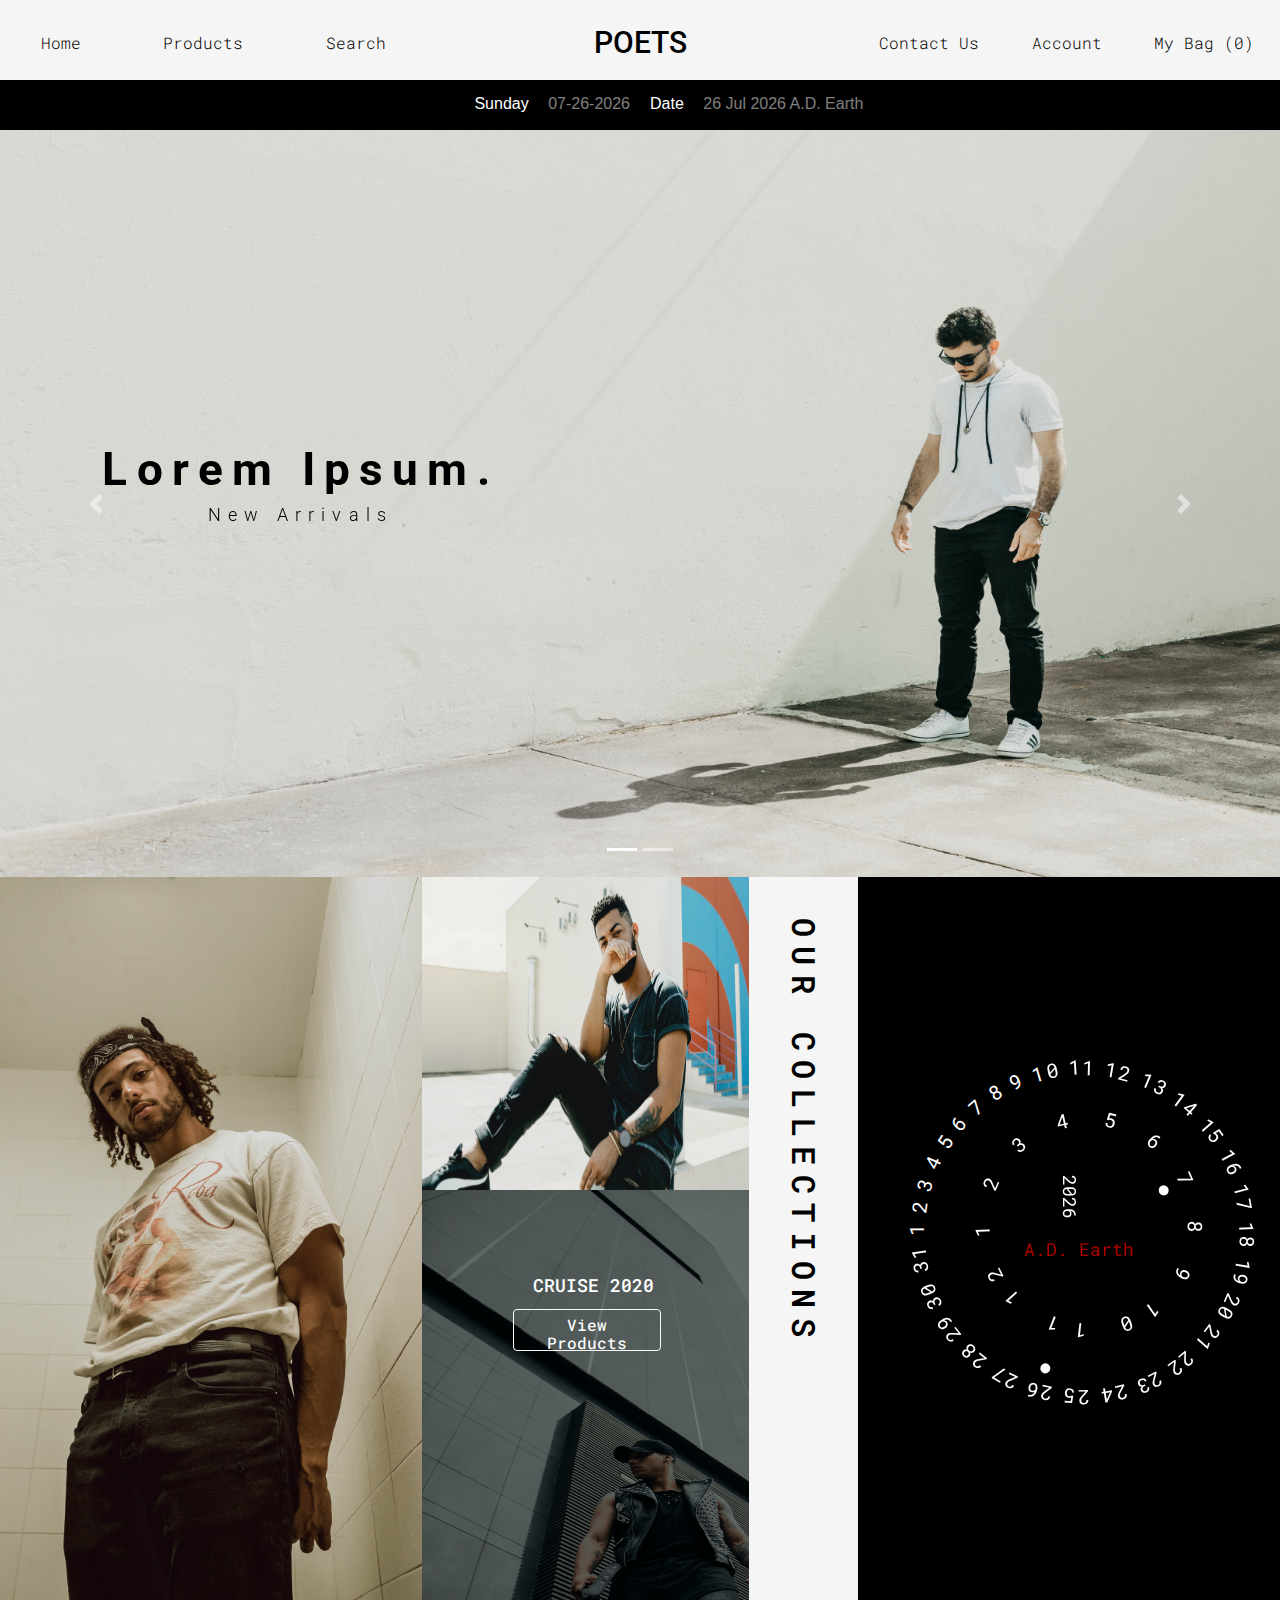
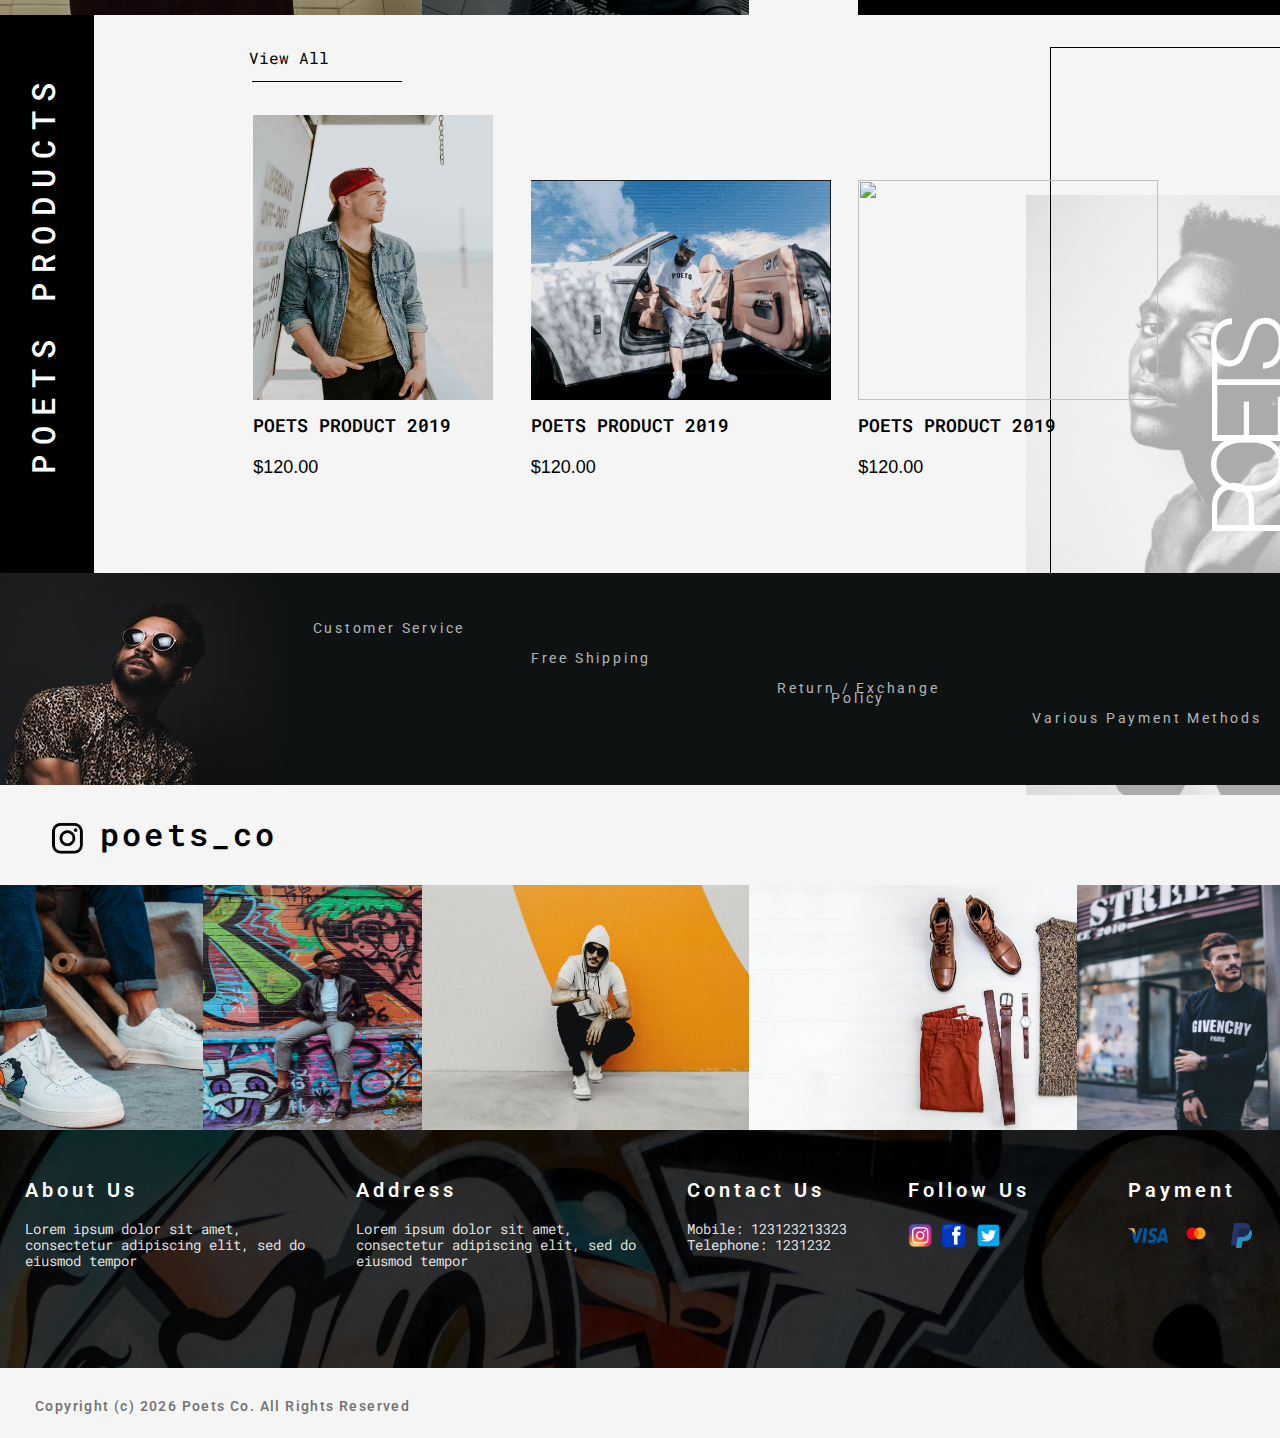
==== commit 6a6a52cd: "added auto date identifier in clock" ====
--- a/index.html
+++ b/index.html
@@ -135,117 +135,117 @@
             <div class="col-lg-4 clock-canvas">
                 <div class="clock">
                     <div id='warped'>
-                        <span class='w0'>1</span>
+                        <span class='w0' id="1_outer">1</span>
                         <span class='w1'> </span>
-                        <span class='w2'>2</span>
+                        <span class='w2' id="2_outer">2</span>
                         <span class='w3'> </span>
-                        <span class='w4'>3</span>
+                        <span class='w4' id="3_outer">3</span>
                         <span class='w5'> </span>
-                        <span class='w6'>4</span>
+                        <span class='w6' id="4_outer">4</span>
                         <span class='w7'> </span>
-                        <span class='w8'>5</span>
+                        <span class='w8' id="5_outer">5</span>
                         <span class='w9'> </span>
-                        <span class='w10'>6</span>
+                        <span class='w10' id="6_outer">6</span>
                         <span class='w11'> </span>
-                        <span class='w12'>7</span>
+                        <span class='w12' id="7_outer">7</span>
                         <span class='w13'> </span>
-                        <span class='w14'>8</span>
+                        <span class='w14' id="8_outer">8</span>
                         <span class='w15'> </span>
-                        <span class='w16'>9</span>
+                        <span class='w16' id="9_outer">9</span>
                         <span class='w17'> </span>
                         <span class='w18'>1</span>
-                        <span class='w19'>0</span>
+                        <span class='w19' id="10_outer">0</span>
                         <span class='w20'> </span>
                         <span class='w21'>1</span>
-                        <span class='w22'>1</span>
+                        <span class='w22' id="11_outer">1</span>
                         <span class='w23'> </span>
                         <span class='w24'>1</span>
-                        <span class='w25'>2</span>
+                        <span class='w25' id="12_outer">2</span>
                         <span class='w26'> </span>
                         <span class='w27'>1</span>
-                        <span class='w28'>3</span>
+                        <span class='w28' id="13_outer">3</span>
                         <span class='w29'> </span>
                         <span class='w30'>1</span>
-                        <span class='w31'>4</span>
+                        <span class='w31' id="14_outer">4</span>
                         <span class='w32'> </span>
                         <span class='w33'>1</span>
-                        <span class='w34'>5</span>
+                        <span class='w34' id="15_outer">5</span>
                         <span class='w35'> </span>
                         <span class='w36'>1</span>
-                        <span class='w37'>6</span>
+                        <span class='w37' id="16_outer">6</span>
                         <span class='w38'>  </span>
                         <span class='w39'>1</span>
-                        <span class='w40'>7</span>
+                        <span class='w40' id="17_outer">7</span>
                         <span class='w41'> </span>
                         <span class='w42'>1</span>
-                        <span class='w43'>8</span>
+                        <span class='w43' id="18_outer">8</span>
                         <span class='w44'> </span>
                         <span class='w45'>1</span>
-                        <span class='w46'>9</span>
+                        <span class='w46' id="19_outer">9</span>
                         <span class='w47'> </span>
                         <span class='w48'>2</span>
-                        <span class='w49'>0</span>
+                        <span class='w49' id="20_outer">0</span>
                         <span class='w50'> </span>
                         <span class='w51'>2</span>
-                        <span class='w52'>1</span>
+                        <span class='w52' id="21_outer">1</span>
                         <span class='w53'> </span>
                         <span class='w54'>2</span>
-                        <span class='w55'>2</span>
+                        <span class='w55' id="22_outer">2</span>
                         <span class='w56'> </span>
                         <span class='w57'>2</span>
-                        <span class='w58'>3</span>
+                        <span class='w58' id="23_outer">3</span>
                         <span class='w59'> </span>
                         <span class='w60'>2</span>
-                        <span class='w61'>4</span>
+                        <span class='w61' id="24_outer">4</span>
                         <span class='w62'> </span>
                         <span class='w63'>2</span>
-                        <span class='w64'>5</span>
+                        <span class='w64' id="25_outer">5</span>
                         <span class='w65'> </span>
                         <span class='w66'>2</span>
-                        <span class='w67'>6</span>
+                        <span class='w67' id="26_outer">6</span>
                         <span class='w68'> </span>
                         <span class='w69'>2</span>
-                        <span class='w70'>7<span class="clock-focus-dot"></span></span>
+                        <span class='w70' id="27_outer">7</span>
                         <span class='w71'></span>
                         <span class='w72'>2</span>
-                        <span class='w73'>8</span>
+                        <span class='w73' id="28_outer">8</span>
                         <span class='w74'> </span>
                         <span class='w75'>2</span>
-                        <span class='w76'>9</span>
+                        <span class='w76' id="29_outer">9</span>
                         <span class='w77'></span>
                         <span class='w78'>3</span>
-                        <span class='w79'>0</span>
+                        <span class='w79' id="30_outer">0</span>
                         <span class='w80'> </span>
                         <span class='w81'>3</span>
-                        <span class='w82'>1</span>
+                        <span class='w82' id="31_outer">1</span>
                     </div>
                     <div id='innerWarped'>
-                        <span class='w0'>1</span>
-                        <span class='w1'> </span>
-                        <span class='w2'>2</span>
+                        <span class='w0' id="1_inner">1</span>
+                        <span class='w1 '> </span>
+                        <span class='w2' id="2_inner">2</span>
                         <span class='w3'> </span>
-                        <span class='w4'>3</span>
+                        <span class='w4' id="3_inner">3</span>
                         <span class='w5'> </span>
-                        <span class='w6'>4</span>
+                        <span class='w6' id="4_inner">4</span>
                         <span class='w7'> </span>
-                        <span class='w8'>5</span>
+                        <span class='w8' id="5_inner">5</span>
                         <span class='w9'> </span>
-                        <span class='w10'>6</span>
+                        <span class='w10' id="6_inner">6</span>
                         <span class='w11'> </span>
-                        <span class='w12'>7</span>
+                        <span class='w12' id="7_inner">7</span>
                         <span class='w13'> </span>
-                        <span class='w14'>8</span>
+                        <span class='w14' id="8_inner">8</span>
                         <span class='w15'> </span>
-                        <span class='w16'>9</span>
+                        <span class='w16' id="9_inner">9</span>
                         <span class='w17'> </span>
                         <span class='w18'>1</span>
-                        <span class='w19'>0</span>
+                        <span class='w19' id="10_inner">0</span>
                         <span class='w20'> </span>
                         <span class='w21'>1</span>
-                        <span class='w22'>1</span>
+                        <span class='w22' id="11_inner">1</span>
                         <span class='w23'> </span>
                         <span class='w24'>1</span>
-                        <span class='w25'>2</span>
+                        <span class='w25' id="12_inner">2</span>
                     </div>
                     <span class="ad-year-text">
                         <div>
--- a/css/index.css
+++ b/css/index.css
@@ -160,7 +160,6 @@
     width: 10px;
     background-color: white;
     border-radius: 50%;
-    margin-left:-5;
     margin-top:-180;
     display: block;
 }
@@ -170,7 +169,6 @@
     width: 10px;
     background-color: white;
     border-radius: 50%;
-    margin-left:3px !important;  /* margin-left:-10px !important; */
     margin-top:-40px !important;
     display: block;
 }
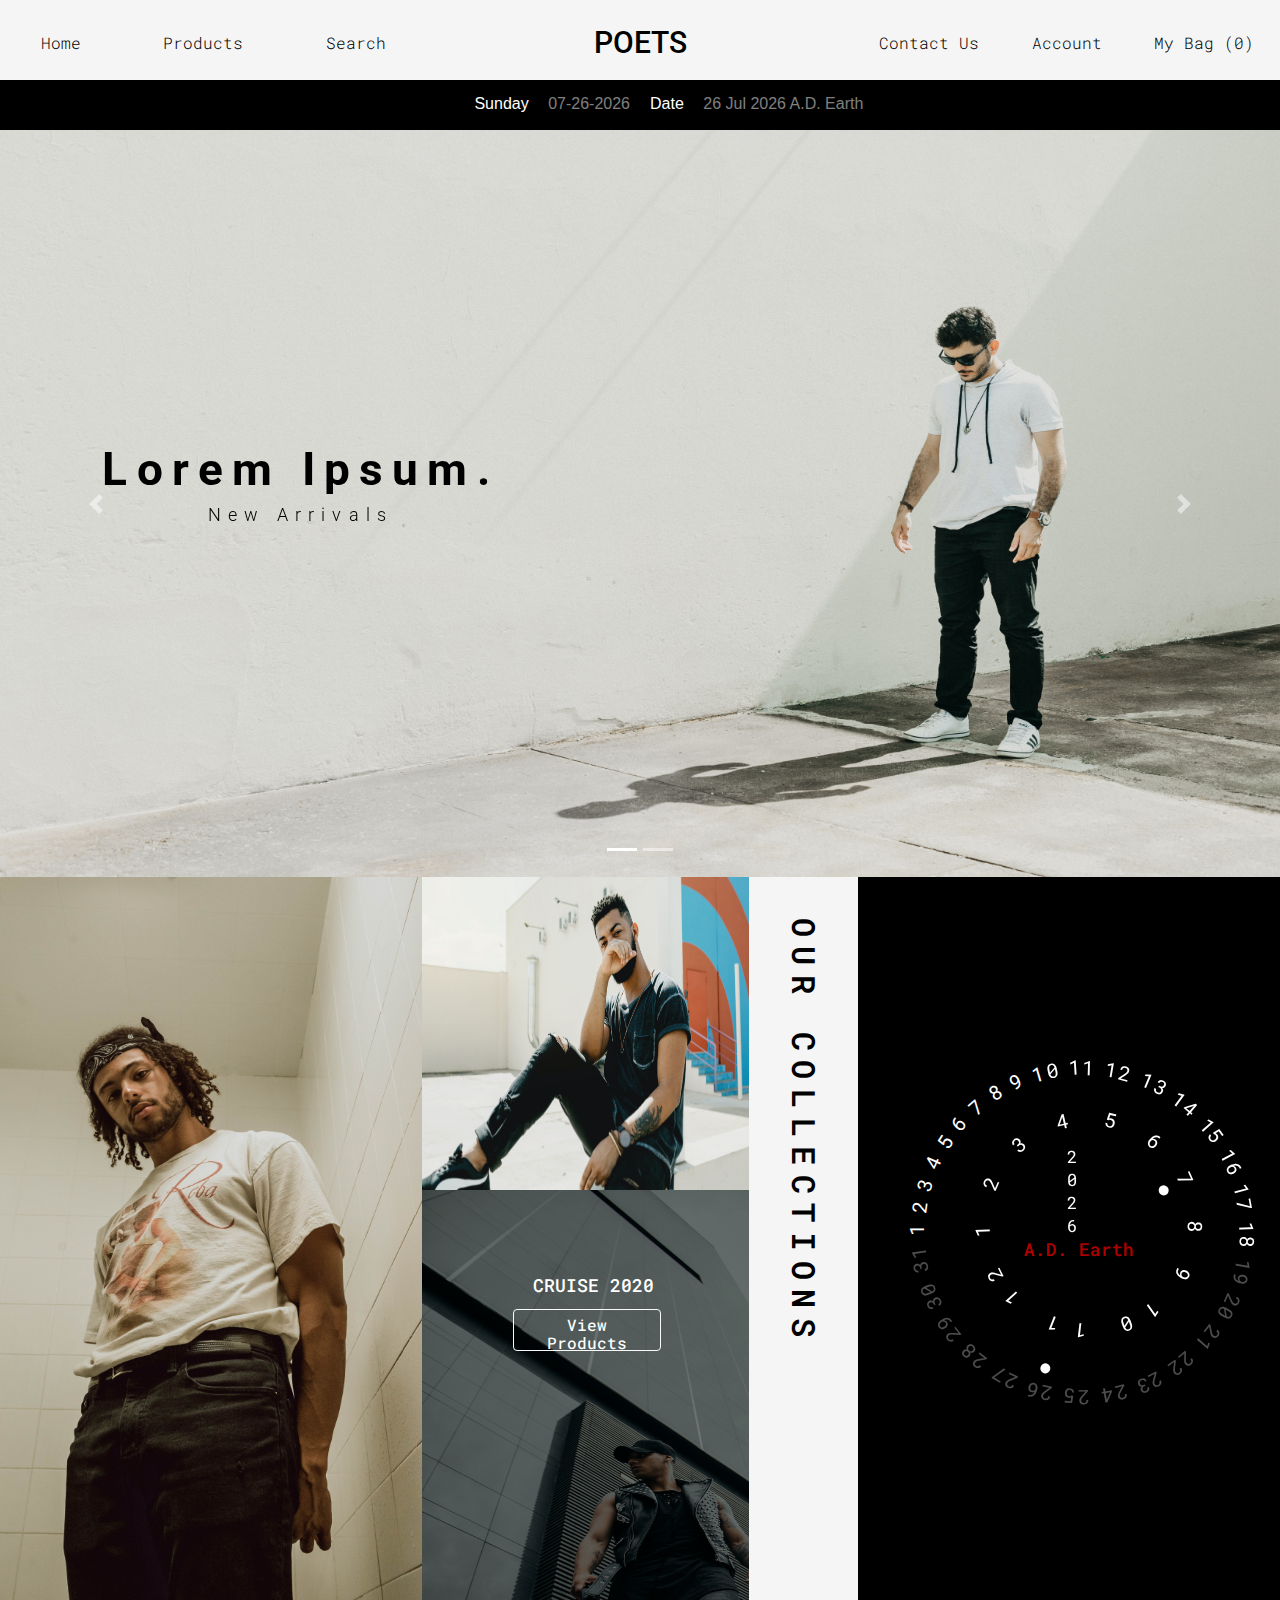
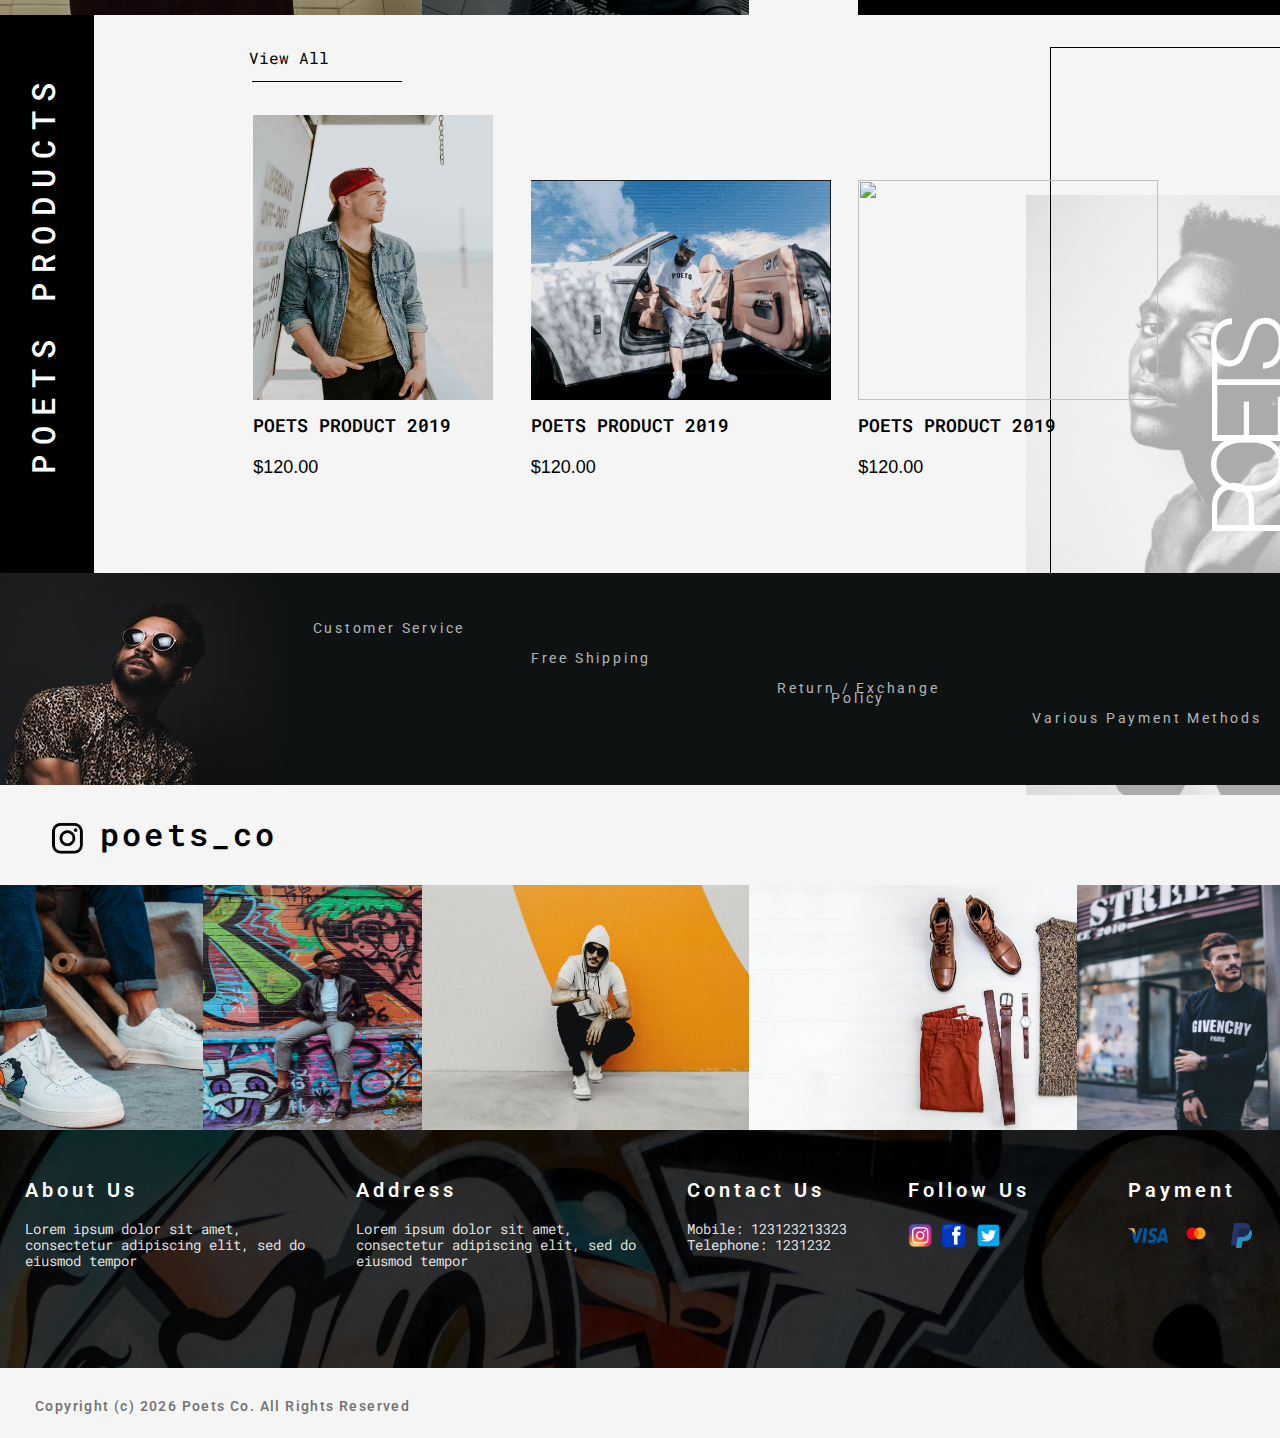
==== commit 2512e41b: "enhanced clock design" ====
--- a/index.html
+++ b/index.html
@@ -177,46 +177,46 @@
                         <span class='w39'>1</span>
                         <span class='w40' id="17_outer">7</span>
                         <span class='w41'> </span>
-                        <span class='w42'>1</span>
+                        <span class='w42' >1</span>
                         <span class='w43' id="18_outer">8</span>
                         <span class='w44'> </span>
-                        <span class='w45'>1</span>
+                        <span class='w45' id="19_outer_pos0">1</span>
                         <span class='w46' id="19_outer">9</span>
                         <span class='w47'> </span>
-                        <span class='w48'>2</span>
+                        <span class='w48' id="20_outer_pos0">2</span>
                         <span class='w49' id="20_outer">0</span>
                         <span class='w50'> </span>
-                        <span class='w51'>2</span>
+                        <span class='w51' id="21_outer_pos0">2</span>
                         <span class='w52' id="21_outer">1</span>
                         <span class='w53'> </span>
-                        <span class='w54'>2</span>
+                        <span class='w54' id="22_outer_pos0">2</span>
                         <span class='w55' id="22_outer">2</span>
                         <span class='w56'> </span>
-                        <span class='w57'>2</span>
+                        <span class='w57' id="23_outer_pos0">2</span>
                         <span class='w58' id="23_outer">3</span>
                         <span class='w59'> </span>
-                        <span class='w60'>2</span>
+                        <span class='w60' id="24_outer_pos0">2</span>
                         <span class='w61' id="24_outer">4</span>
                         <span class='w62'> </span>
-                        <span class='w63'>2</span>
+                        <span class='w63' id="25_outer_pos0">2</span>
                         <span class='w64' id="25_outer">5</span>
                         <span class='w65'> </span>
-                        <span class='w66'>2</span>
+                        <span class='w66' id="26_outer_pos0">2</span>
                         <span class='w67' id="26_outer">6</span>
                         <span class='w68'> </span>
-                        <span class='w69'>2</span>
+                        <span class='w69' id="27_outer_pos0">2</span>
                         <span class='w70' id="27_outer">7</span>
                         <span class='w71'></span>
-                        <span class='w72'>2</span>
+                        <span class='w72' id="28_outer_pos0">2</span>
                         <span class='w73' id="28_outer">8</span>
                         <span class='w74'> </span>
-                        <span class='w75'>2</span>
+                        <span class='w75' id="29_outer_pos0">2</span>
                         <span class='w76' id="29_outer">9</span>
                         <span class='w77'></span>
-                        <span class='w78'>3</span>
+                        <span class='w78' id="30_outer_pos0">3</span>
                         <span class='w79' id="30_outer">0</span>
                         <span class='w80'> </span>
-                        <span class='w81'>3</span>
+                        <span class='w81' id="31_outer_pos0">3</span>
                         <span class='w82' id="31_outer">1</span>
                     </div>
                     <div id='innerWarped'>
@@ -247,10 +247,7 @@
                         <span class='w24'>1</span>
                         <span class='w25' id="12_inner">2</span>
                     </div>
-                    <span class="ad-year-text">
-                        <div>
-                            <span id="year_clock"></span>
-                        </div>
+                    <span class="ad-year-text" id="year_clock">
                     </span>
                     <span class="ad-earth-text">A.D. Earth</span>
                 </div>
--- a/css/index.css
+++ b/css/index.css
@@ -178,31 +178,22 @@
     margin-top: 80%;
     margin-left: 35%;
     font-family: Roboto Mono;
+    font-weight:600;
     font-style: normal;
     color:rgba(219, 0, 0, 0.8);
     font-size: 18px;
 }
 
 .ad-year-text{
-    height: 140px;
-    white-space: nowrap;
-    width: 0;
-    font-size: 18px;
-}
-  
-.ad-year-text > div {
-    -webkit-transform: translate(0px, 110px) rotate(90deg);
-            transform: translate(0px, 110px) rotate(90deg);
-}
-  
-.ad-year-text > div > span {
     position:absolute;
-    margin-left: 92%;
     font-family: Roboto Mono;
     font-style: normal;
     color:white;
-    font-size: 18px;
-    
+    font-size: 17px;
+    writing-mode: vertical-lr;
+    text-orientation: upright;
+    margin-left:43%;
+    margin-top:59%;
 }
 
 
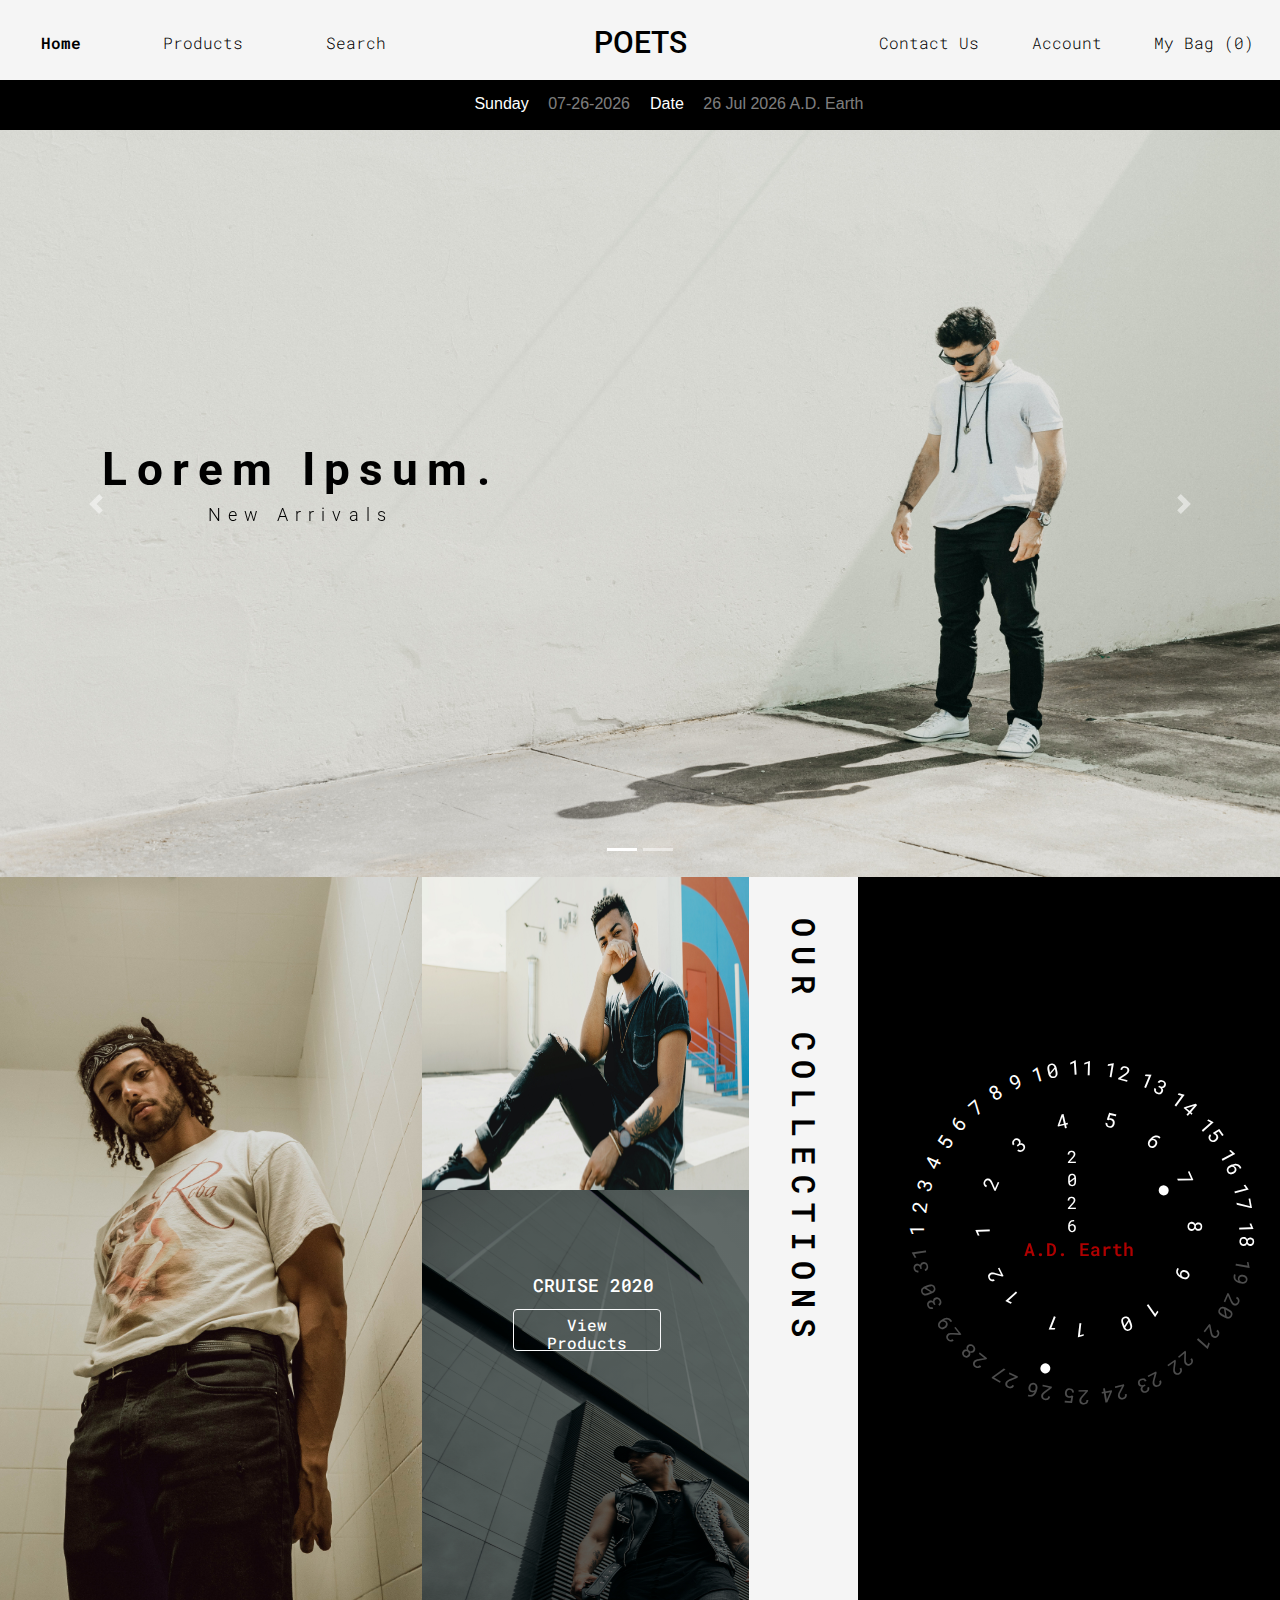
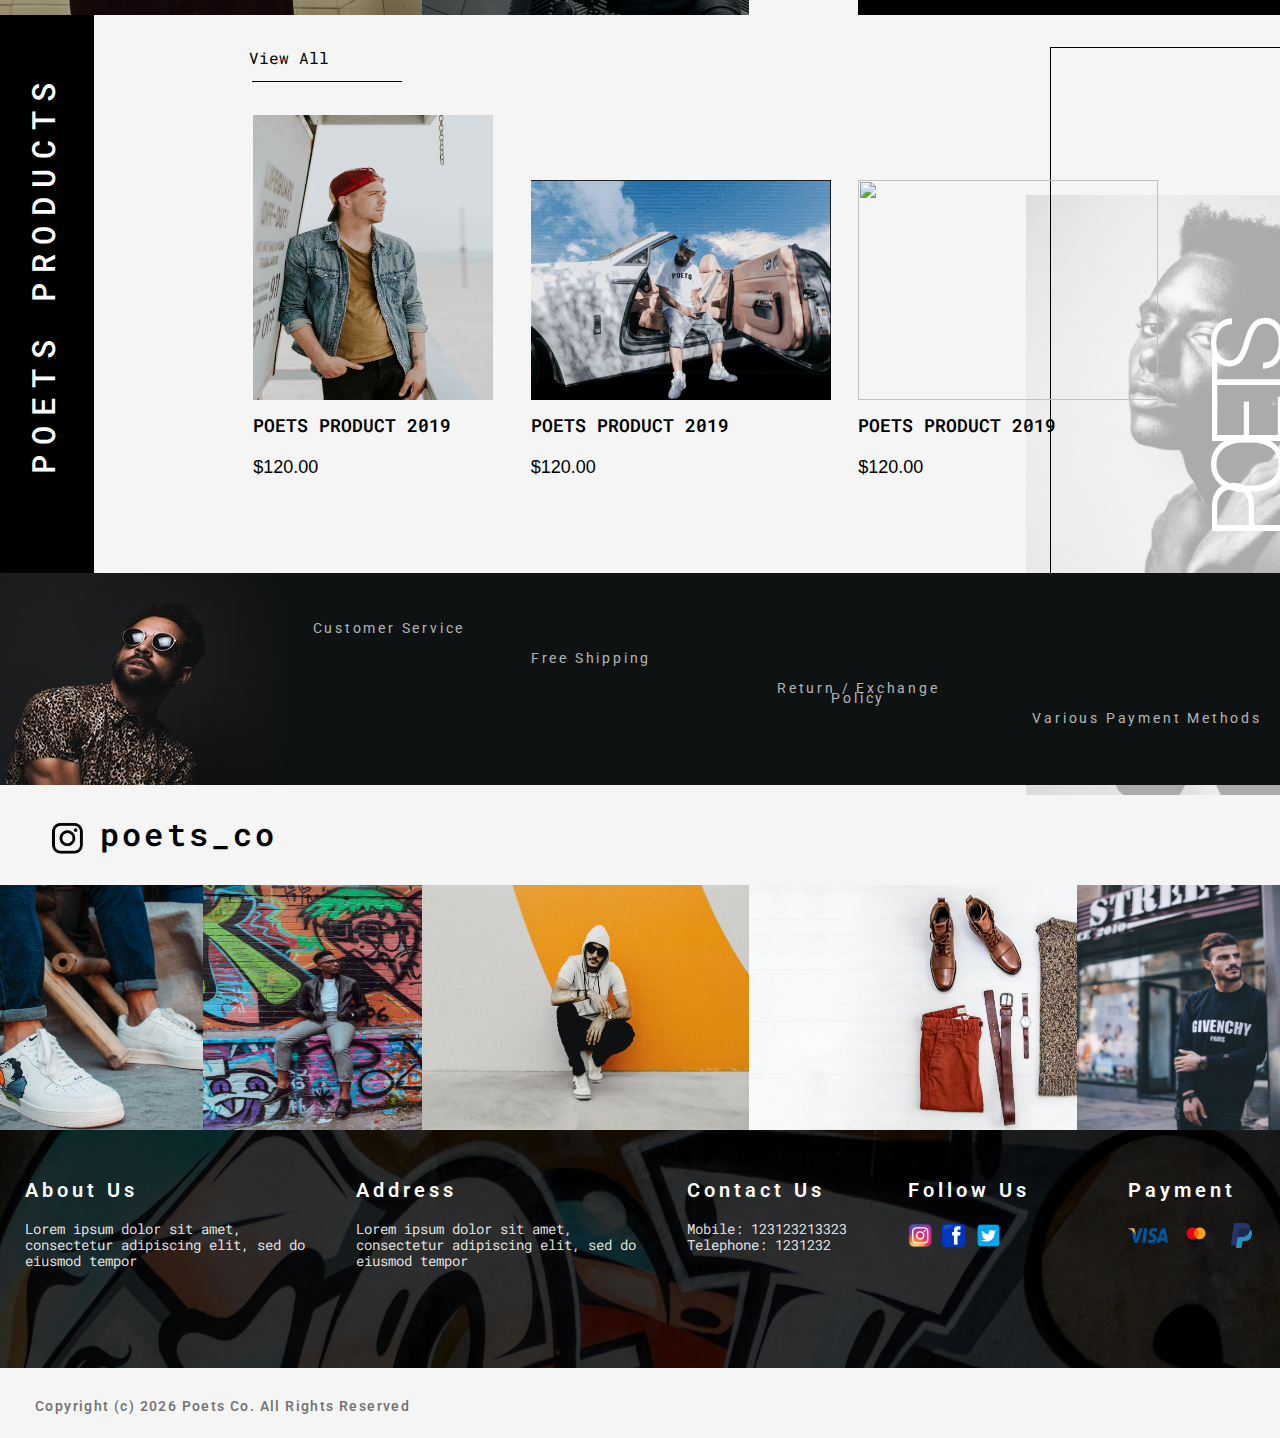
==== commit a2238c1d: "add products" ====
--- a/index.html
+++ b/index.html
@@ -19,8 +19,8 @@
     <!--NAVIGATION-->
     <nav class="home-nav">
         <span>
-            <a href="/">Home</a>
-            <a href="/">Products</a>
+            <a href="/" class="menu-focus">Home</a>
+            <a href="./products.html">Products</a>
             <a href="javascript:void(0)" onclick="openSearchForm_OnAnchorClick()">Search</a>
         </span>
         <a href="#" class='logo'>POETS</a>
--- a/css/index.css
+++ b/css/index.css
@@ -37,6 +37,10 @@
     font-size: 30px;
     line-height: 35px;
 } 
+
+.menu-focus{
+    font-weight:600 !important;
+}
   
 
 .date-block div {
@@ -195,8 +199,6 @@
     margin-left:43%;
     margin-top:59%;
 }
-
-
 
 .rotated-text-row{
     flex-wrap: nowrap;
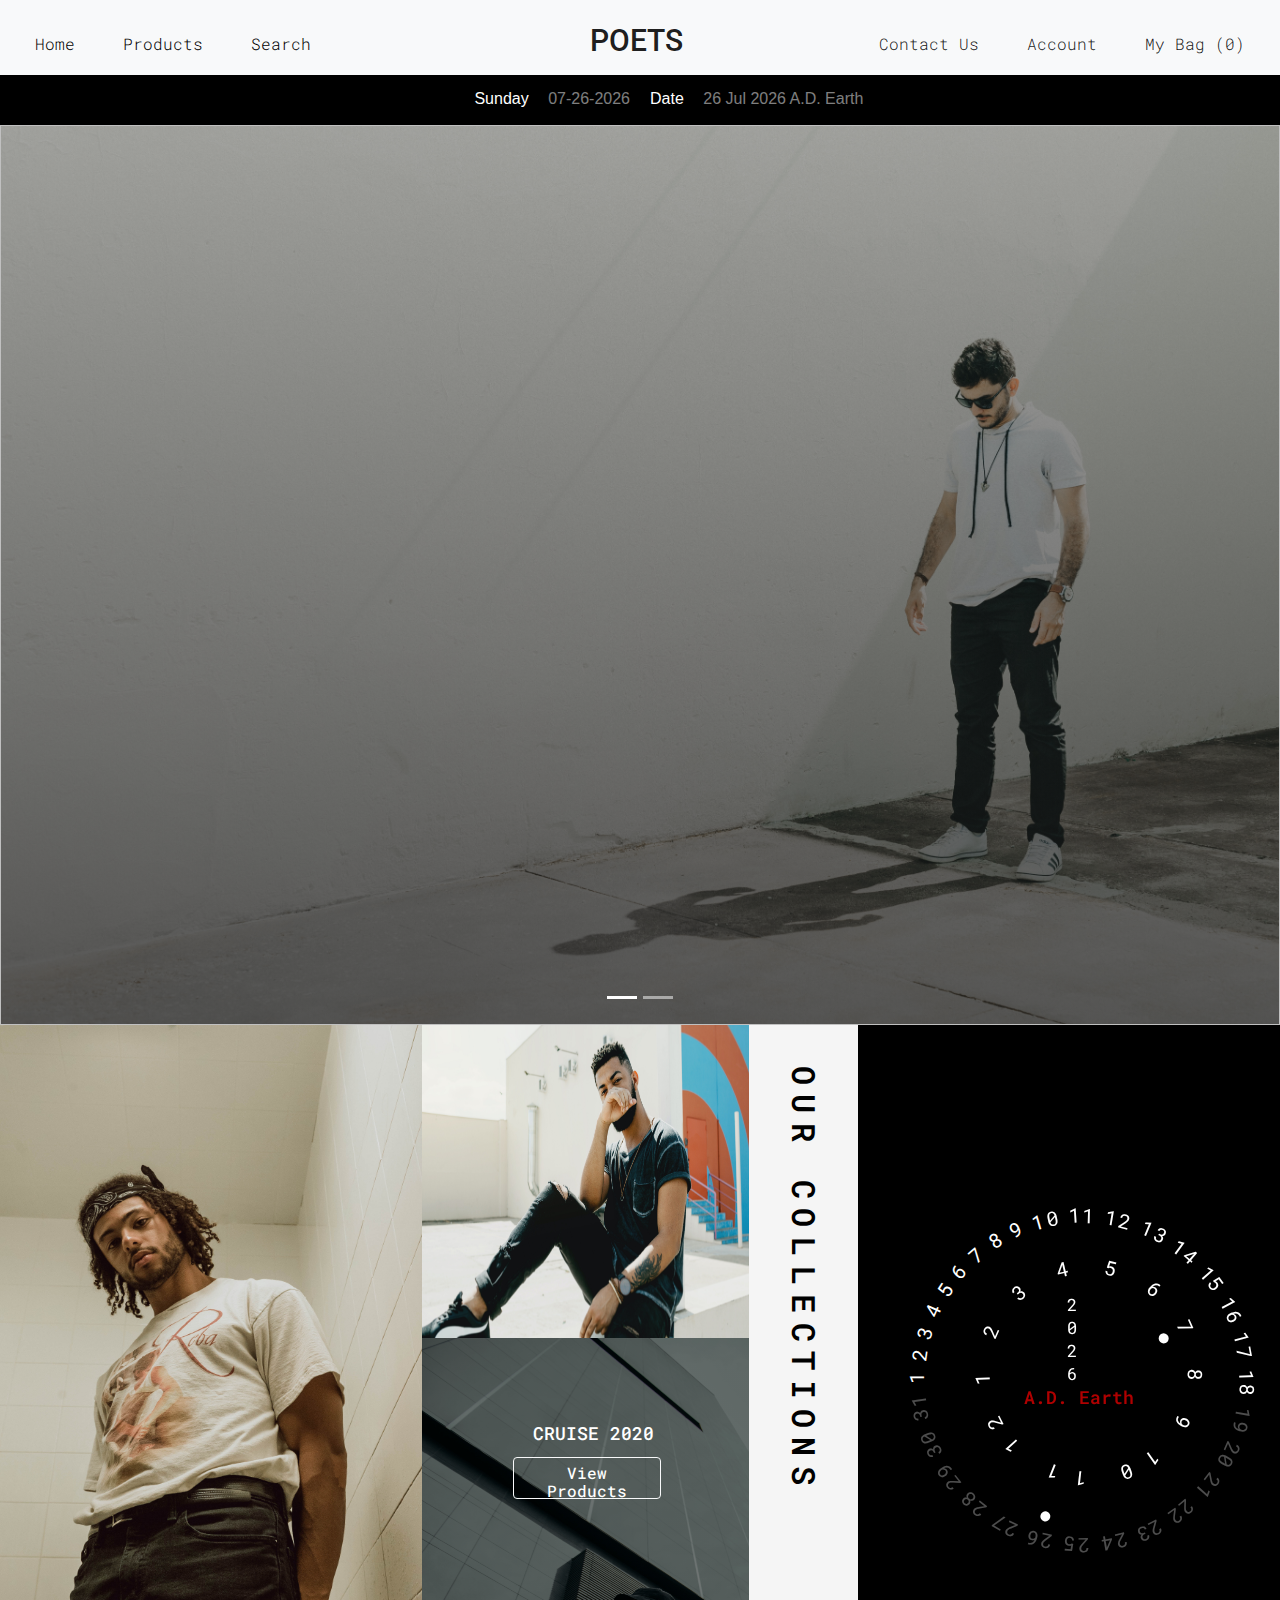
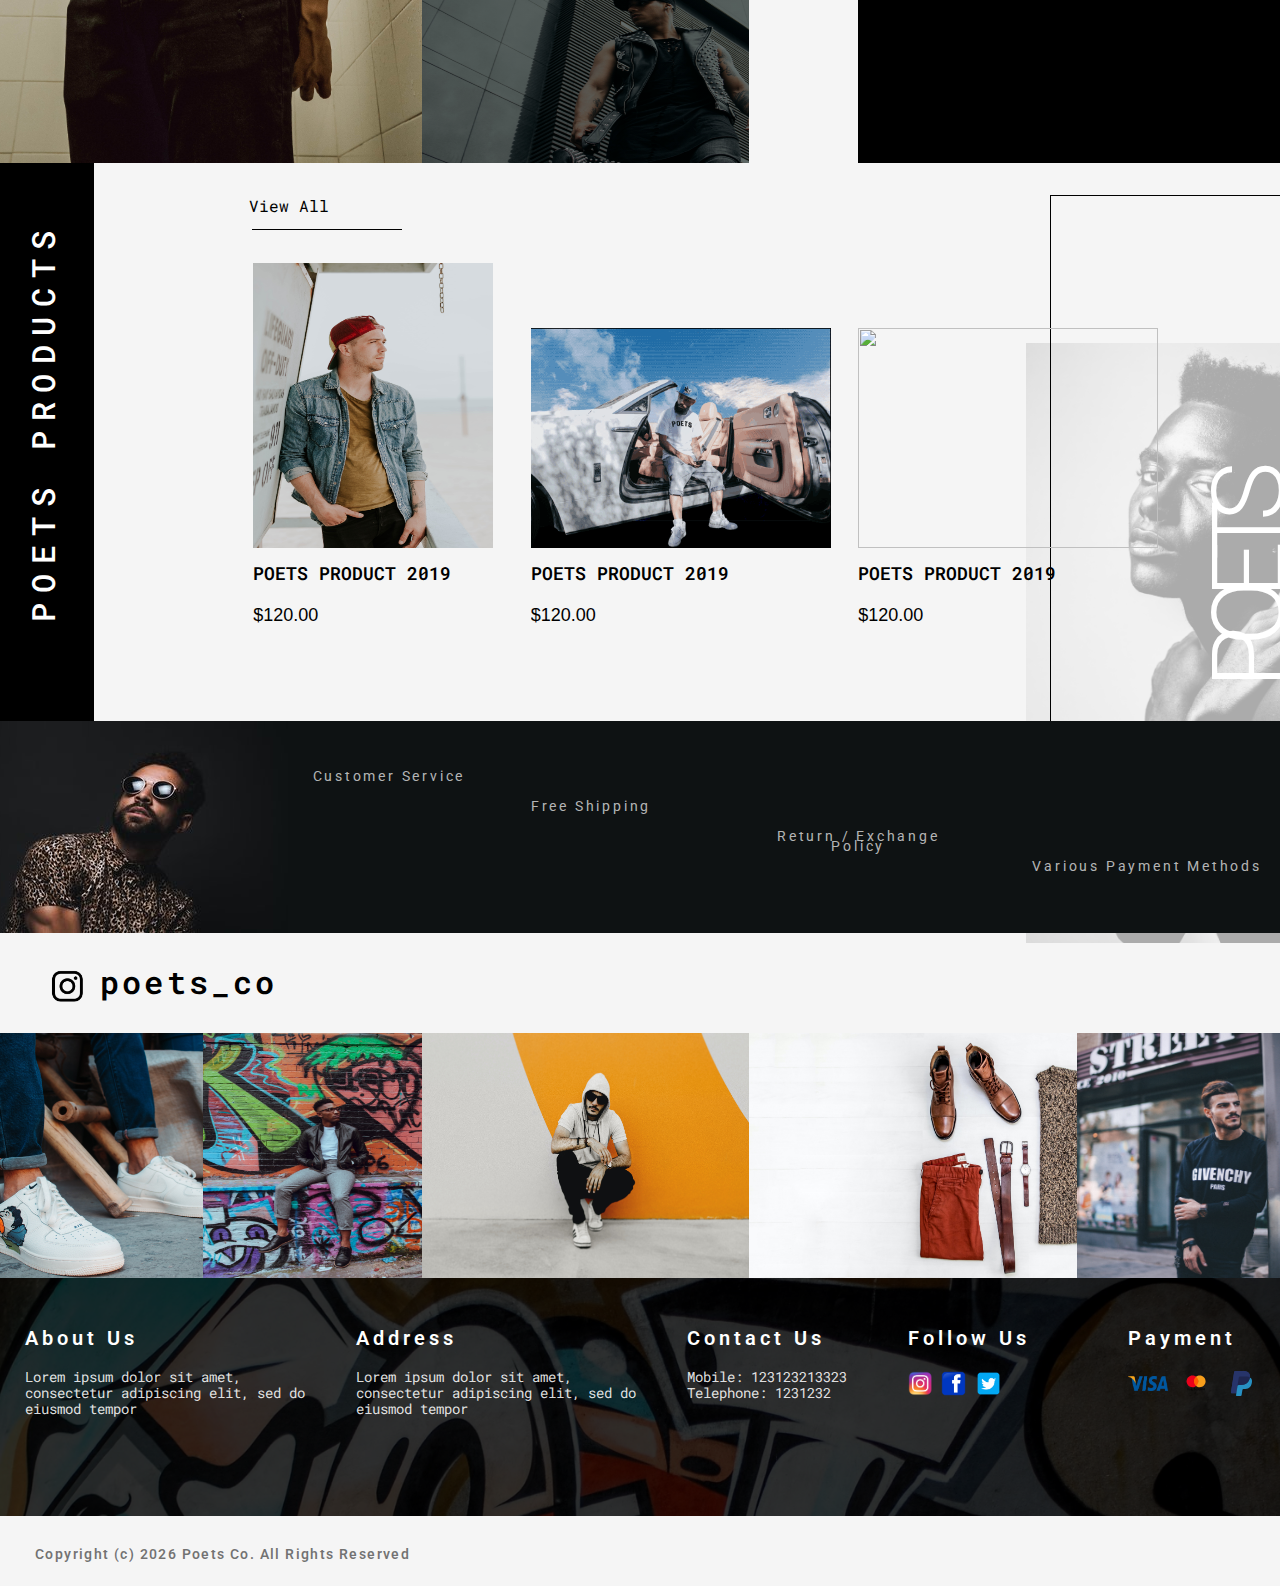
==== commit 0fc6f67e: "IE centering fix" ====
--- a/index.html
+++ b/index.html
@@ -2,22 +2,24 @@
 
 <head>
     <title>Poets - Home</title>
-    <link rel="stylesheet" href="https://maxcdn.bootstrapcdn.com/bootstrap/4.4.1/css/bootstrap.min.css">
+    <link rel="stylesheet" href="https://stackpath.bootstrapcdn.com/bootstrap/4.4.1/css/bootstrap.min.css">
     <link href="https://fonts.googleapis.com/css2?family=Roboto+Mono&display=swap" rel="stylesheet">
     <link href="https://fonts.googleapis.com/css2?family=Roboto&display=swap" rel="stylesheet">
     <link href="css/themify-icons.css" rel="stylesheet">
     <link rel="stylesheet" type="text/css" href="css/clock.css">
     <link rel="stylesheet" type="text/css" href="css/index.css">
 
-    <script src="js/jquery.min.js"></script>
-    <script src="https://cdnjs.cloudflare.com/ajax/libs/popper.js/1.16.0/umd/popper.min.js"></script>
-    <script src="https://maxcdn.bootstrapcdn.com/bootstrap/4.4.1/js/bootstrap.min.js"></script>
+    <meta name="viewport" content="width=device-width, initial-scale=1" />
+
+    <script src="https://code.jquery.com/jquery-3.4.1.slim.min.js"></script>
+    <script src="https://cdn.jsdelivr.net/npm/popper.js@1.16.0/dist/umd/popper.min.js"></script>
+    <script src="https://stackpath.bootstrapcdn.com/bootstrap/4.4.1/js/bootstrap.min.js"></script>
 
 </head>
 
 <body>
     <!--NAVIGATION-->
-    <nav class="home-nav">
+    <!-- <nav class="home-nav">
         <span>
             <a href="/" class="menu-focus">Home</a>
             <a href="./products.html">Products</a>
@@ -29,7 +31,41 @@
             <a href="/">Account</a>
             <a href="/">My Bag (0)</a>
         </span>
-    </nav>
+    </nav> -->
+
+    <nav class="navbar navbar-expand-lg navbar-light bg-light home-nav">
+        <a class="navbar-brand logo" href="#">POETS</a>
+        <button class="navbar-toggler" type="button" data-toggle="collapse" data-target="#navbarText" aria-controls="navbarText" aria-expanded="false" aria-label="Toggle navigation">
+          <span class="navbar-toggler-icon"></span>
+        </button>
+        <div class="collapse navbar-collapse" id="navbarText">
+            <ul class="navbar-nav mr-auto">
+                <li class="nav-item mr-5 active">
+                    <a href="/">Home</a>
+                </li>
+                <li class="nav-item mr-5">
+                    <a href="./products.html">Products</a>
+                </li>
+                <li class="nav-item">
+                    <a href="javascript:void(0)" onclick="openSearchForm_OnAnchorClick()">Search</a>
+                </li>
+            </ul>
+          <span class="navbar-text">
+            <ul class="navbar-nav mr-auto">
+                <li class="nav-item mr-5 active">
+                    <a href="/">Contact Us</a>
+                </li>
+                <li class="nav-item mr-5">
+                    <a href="/">Account</a>
+                </li>
+                <li class="nav-item">
+                    <a href="/">My Bag (0)</a>
+                </li>
+            </ul>
+          </span>
+        </div>
+      </nav>
+      
 
     <!--DATE SECTION-->
     <section class="date-block">
@@ -63,7 +99,17 @@
             <div class="carousel-inner" role="listbox">
                 <div class="carousel-item active">
                     <div class="view">
-                        <img class="d-block w-100 carousel-img" src="covers/jonathan-borba-duvnLKB-VnI-unsplash.jpg" height="470px">
+                        <img class="d-block w-100 carousel-img1">
+                        <div class="mask rgba-black-light"></div>
+                    </div>
+                    <!-- <div class="image-carousel-caption">
+                        <h3 class="image-carousel-header">Lorem Ipsum.</h3>
+                        <p class="image-caraousel-desc">New Arrivals</p>
+                    </div> -->
+                </div>
+                <div class="carousel-item ">
+                    <div class="view">
+                        <img class="d-block w-100 carousel-img2">
                         <div class="mask rgba-black-light"></div>
                     </div>
                     <div class="image-carousel-caption">
@@ -71,25 +117,15 @@
                         <p class="image-caraousel-desc">New Arrivals</p>
                     </div>
                 </div>
-                <div class="carousel-item ">
-                    <div class="view">
-                        <img class="d-block w-100 carousel-img" src="covers/jonathan-borba-e0TolJMDiBs-unsplash.jpg" height="470px">
-                        <div class="mask rgba-black-light"></div>
-                    </div>
-                    <div class="image-carousel-caption">
-                        <h3 class="image-carousel-header">Lorem Ipsum.</h3>
-                        <p class="image-caraousel-desc">New Arrivals</p>
-                    </div>
-                </div>
             </div>
 
             <!-- Left and right controls -->
-            <a class="carousel-control-prev" href="#myCarousel" data-slide="prev">
+            <!-- <a class="carousel-control-prev" href="#myCarousel" data-slide="prev">
                 <span class="carousel-control-prev-icon"></span>
             </a>
             <a class="carousel-control-next" href="#myCarousel" data-slide="next">
                 <span class="carousel-control-next-icon"></span>
-            </a>
+            </a> -->
         </div>
         <!-- <div class="carousel" data-flickity='{ "imagesLoaded": true, "percentPosition": false }'>
             <img src="covers/jonathan-borba-duvnLKB-VnI-unsplash.jpg" alt="orange tree" />
--- a/css/index.css
+++ b/css/index.css
@@ -6,19 +6,17 @@
 }
 
 .home-nav { 
-    display: flex;
-    padding-top:15px;
-    padding-bottom:10px;
+    padding: 15px 35px 10px 35px;
     color:black;
-    height: 80px;
-}
-
-.home-nav > * { 
+    height: auto;
+}
+
+/* .home-nav > * { 
     flex: 1; 
     display: flex; 
     align-items: center; 
     justify-content: space-around; 
-}
+} */
 
 .home-nav a {
   text-decoration-line: none;
@@ -31,13 +29,18 @@
 }
 
 .home-nav .logo {
-    font-family: Roboto;
+    display: block;
+    font-family: 'Roboto';
     font-style: normal;
     font-weight: 500;
     font-size: 30px;
     line-height: 35px;
 } 
 
+.home-nav .nav-item {
+  padding-top: 10px;
+}
+
 .menu-focus{
     font-weight:600 !important;
 }
@@ -71,10 +74,22 @@
 }
 
   
-.carousel-img {
-    display: block;
-    width:100%;
-    height:  83%;
+.carousel-img1 {
+    height: 100%;
+    background: linear-gradient( rgba(27, 27, 27, 0.3), rgba(27, 27, 27, 0.7) ), 
+    url(../covers/jonathan-borba-duvnLKB-VnI-unsplash.jpg);
+    background-position: center;
+    background-repeat: no-repeat;
+    background-size: cover;
+}
+
+.carousel-img2 {
+    height: 100%;
+    background: linear-gradient( rgba(27, 27, 27, 0.3), rgba(27, 27, 27, 0.7) ), 
+    url(../covers/jonathan-borba-e0TolJMDiBs-unsplash.jpg);
+    background-position: center;
+    background-repeat: no-repeat;
+    background-size: cover;
 }
 
 .image-carousel-caption{
@@ -774,4 +789,14 @@
     left: 50%;
     font-size: 6px;
     transform: translate(-50%,-50%);
+}
+
+
+/* Extra small devices (phones, 600px and down) */
+@media only screen and (min-width: 992px) {
+    .home-nav .logo {
+        left: 50%;
+        position: absolute;
+        margin-left: -50px !important; 
+    } 
 }